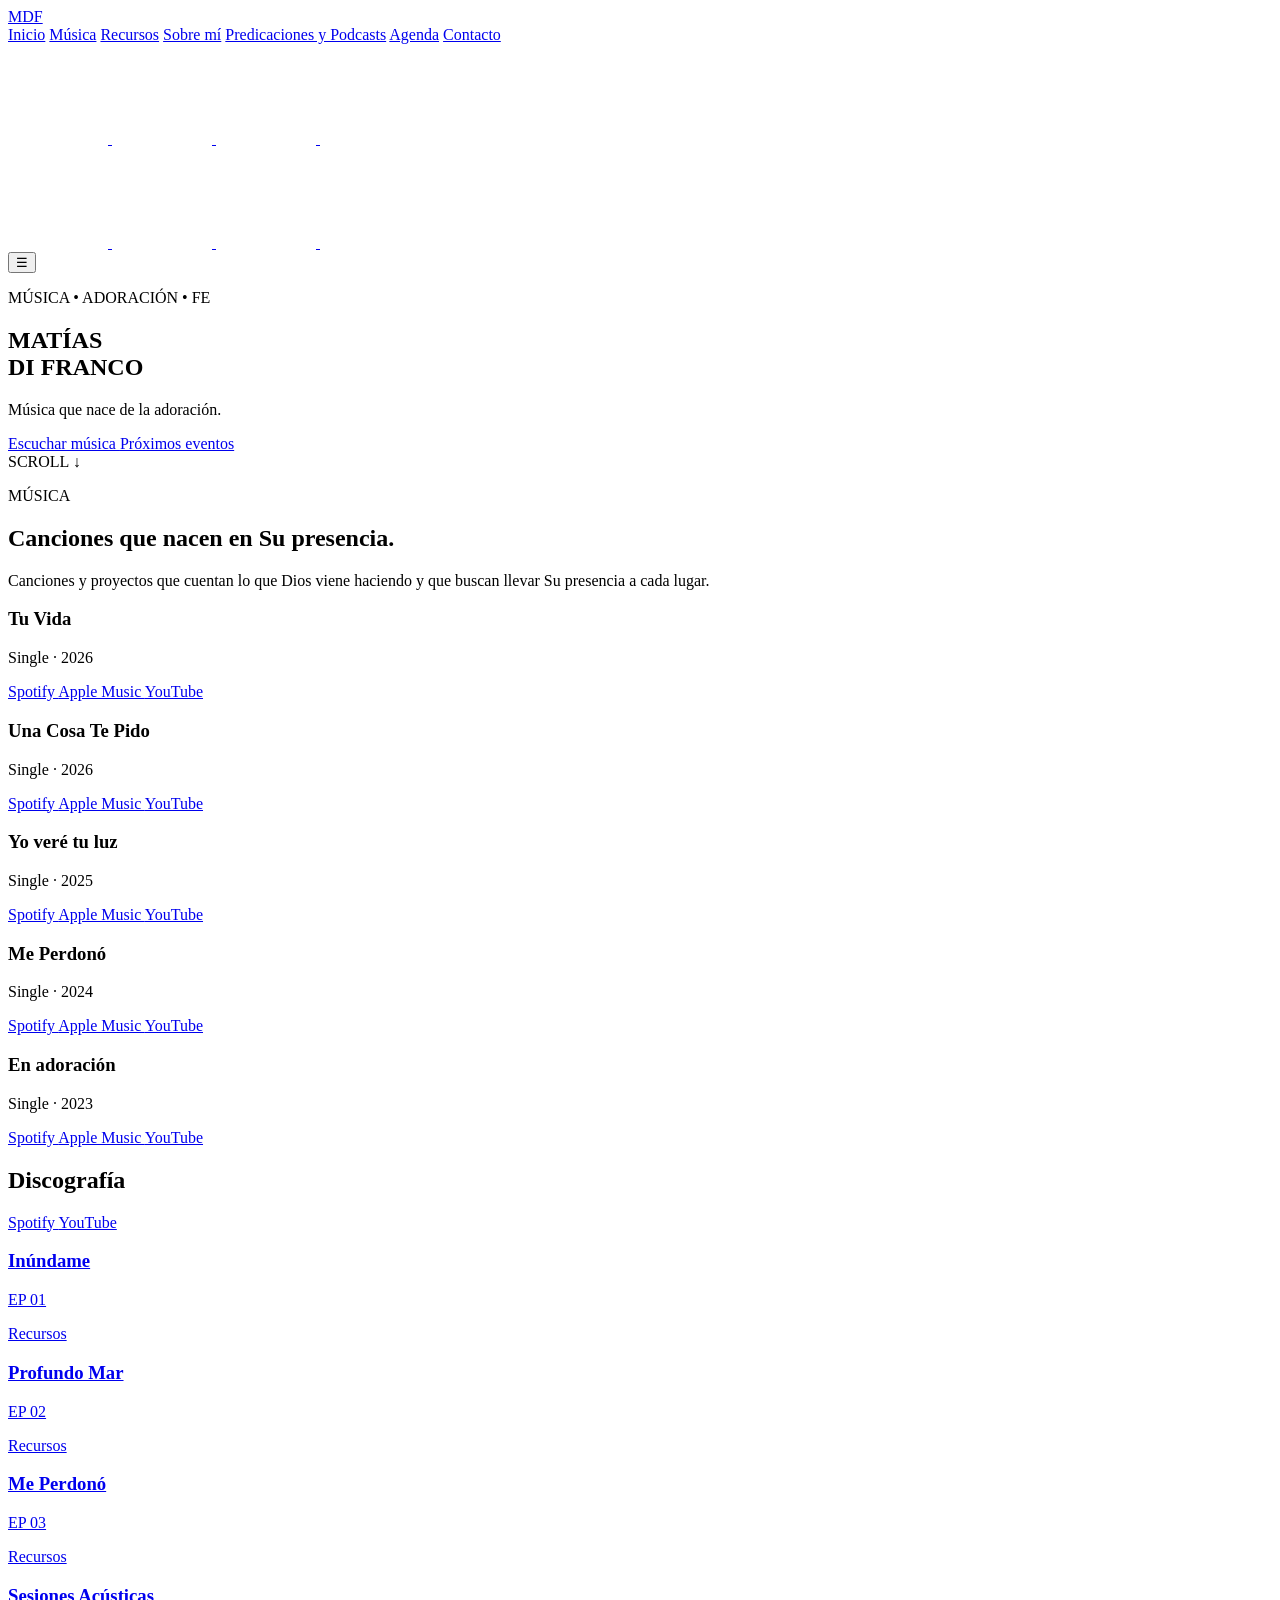
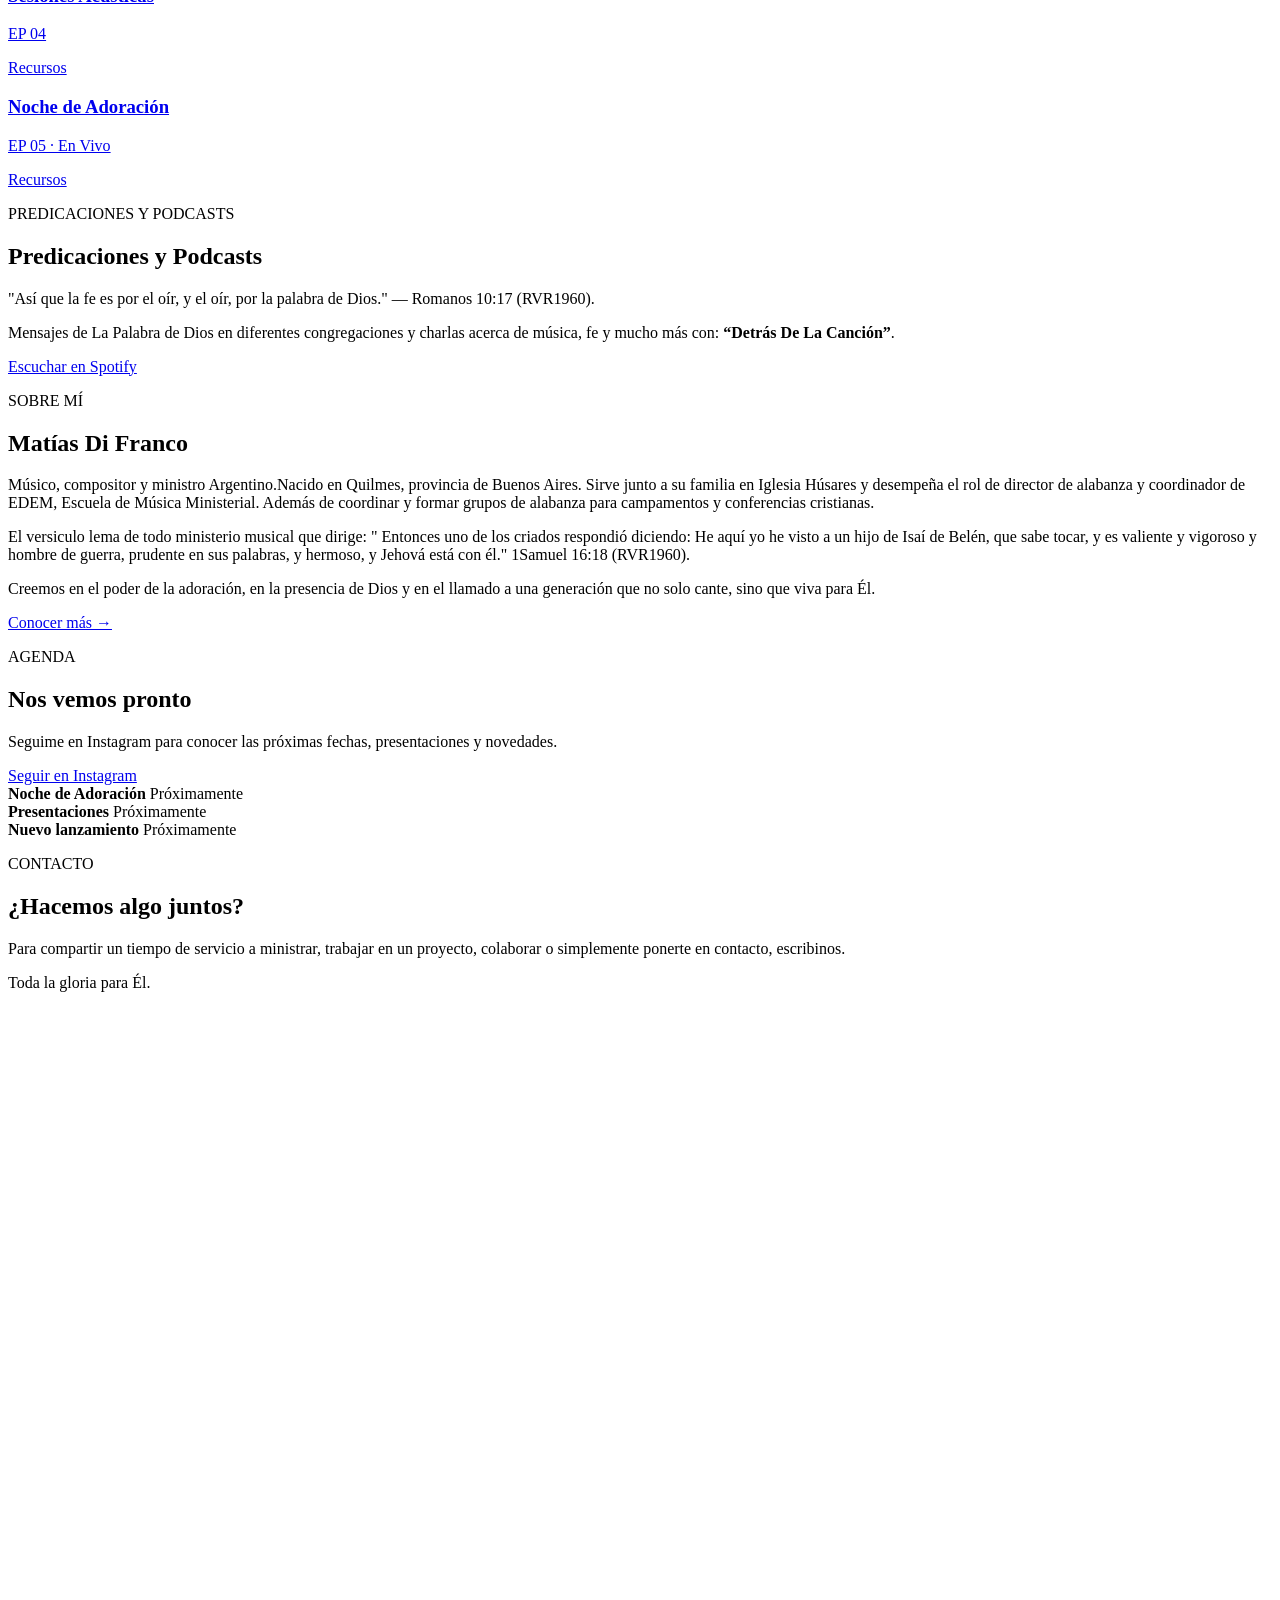
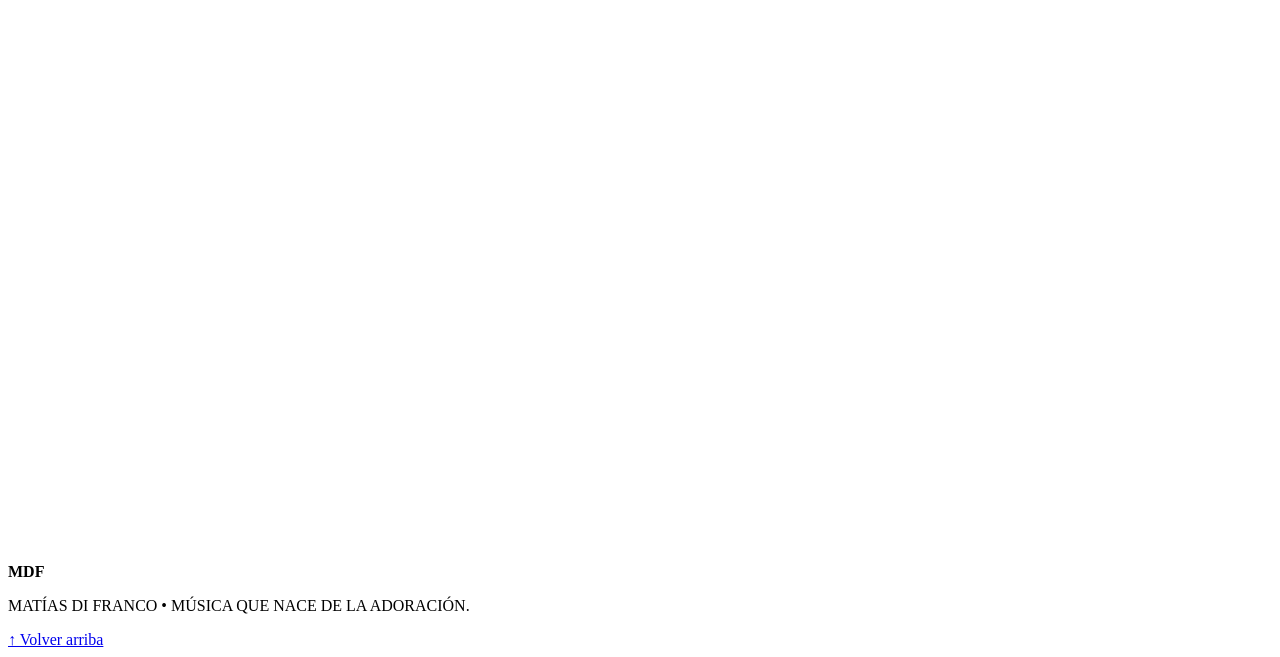
==== index.html @ 0dedb2d6 "mejoras SEO" ====
<!doctype html>
<html lang="es">
<head>
    <meta charset="UTF-8"/>
    <meta name="viewport" content="width=device-width, initial-scale=1.0"/>

    <title>Matías Di Franco | Músico y adorador cristiano argentino</title>
    <meta name="description"
          content="Matías Di Franco, músico, compositor y director de alabanza de Quilmes, Argentina. Escuchá sus canciones, EPs, predicaciones y el podcast Detrás de la Canción."/>
    <link rel="canonical" href="https://https://matiasdifranco.musica.ar/"/>
    <meta name="theme-color" content="#111314"/>

    <!-- Open Graph (WhatsApp, Facebook, Instagram) -->
    <meta property="og:type" content="website"/>
    <meta property="og:title" content="Matías Di Franco — Música que nace de la adoración"/>
    <meta property="og:description" content="Canciones, EPs, predicaciones y podcast."/>
    <meta property="og:url" content="https://https://matiasdifranco.musica.ar/"/>
    <meta property="og:image" content="https://https://matiasdifranco.musica.ar/assets/og-image.jpg"/>
    <meta property="og:locale" content="es_AR"/>

    <!-- Twitter/X -->
    <meta name="twitter:card" content="summary_large_image"/>

    <!-- Favicon -->
    <link rel="icon" href="/favicon.ico"/>

    <script type="application/ld+json">
        {
            "@context": "https://schema.org",
            "@type": "MusicGroup",
            "name": "Matías Di Franco",
            "url": "https://https://matiasdifranco.musica.ar/",
            "image": "https://https://matiasdifranco.musica.ar/assets/og-image.jpg",
            "description": "Músico, compositor y director de alabanza argentino.",
            "genre": "Música cristiana",
            "sameAs": [
                "https://open.spotify.com/intl-es/artist/5ku1ZJrS85p96dRru40U2I",
                "https://www.youtube.com/@MatiasDiFranco",
                "https://www.instagram.com/mati_difranco/",
                "https://www.tiktok.com/@matidifranco"
            ]
        }
    </script>
</head>

<body>
<!-- ========================================
   HEADER
======================================== -->

<header class="site-header">
    <a href="#inicio" class="brand" aria-label="Matías Di Franco">
        <span class="brand-mark">MDF</span>
    </a>

    <nav class="nav" id="mainNav">
        <a href="#inicio">Inicio</a>
        <a href="#musica">Música</a>
        <a href="#discografia">Recursos</a>
        <a href="#sobre-mi">Sobre mí</a>
        <a href="#predicaciones">Predicaciones y Podcasts</a>
        <a href="#agenda">Agenda</a>
        <a href="#contacto">Contacto</a>

        <div class="nav-social">
            <a href="https://open.spotify.com/intl-es/artist/5ku1ZJrS85p96dRru40U2I?si=ULFduwJeRYiNeaVhulQ0YQ"
               target="_blank" rel="noopener" aria-label="Spotify">
                <img src="assets/logo-spotify.png" alt="" class="social-logo"/>
            </a>
            <a href="https://www.youtube.com/@MatiasDiFranco/videos" target="_blank" rel="noopener"
               aria-label="YouTube">
                <img src="assets/logo-youtube.png" alt="" class="social-logo"/>
            </a>
            <a href="https://www.instagram.com/mati_difranco/" target="_blank" rel="noopener" aria-label="Instagram">
                <img src="assets/logo-instagram.png" alt="" class="social-logo"/>
            </a>
            <a href="https://www.tiktok.com/@matidifranco" target="_blank" rel="noopener" aria-label="TikTok">
                <img src="assets/logo-tiktok.png" alt="" class="social-logo"/>
            </a>
        </div>
    </nav>

    <div class="social-mini">
        <a
                href="https://open.spotify.com/intl-es/artist/5ku1ZJrS85p96dRru40U2I?si=ULFduwJeRYiNeaVhulQ0YQ"
                target="_blank"
                rel="noopener"
                aria-label="Spotify"
        >
            <img src="assets/logo-spotify.png" alt="" class="social-logo"/>
        </a>

        <a
                href="https://www.youtube.com/@MatiasDiFranco/videos"
                target="_blank"
                rel="noopener"
                aria-label="YouTube"
        >
            <img src="assets/logo-youtube.png" alt="" class="social-logo"/>
        </a>

        <a
                href="https://www.instagram.com/mati_difranco/"
                target="_blank"
                rel="noopener"
                aria-label="Instagram"
        >
            <img src="assets/logo-instagram.png" alt="" class="social-logo"/>
        </a>

        <a
                href="https://www.tiktok.com/@matidifranco"
                target="_blank"
                rel="noopener"
                aria-label="TikTok"
        >
            <img src="assets/logo-tiktok.png" alt="" class="social-logo"/>
        </a>
    </div>

    <button class="menu-toggle" id="menuToggle" aria-label="Abrir menú">
        ☰
    </button>
</header>

<!-- ========================================
   HERO
======================================== -->

<main id="inicio">
    <section class="hero">
        <div class="hero-photo photo-placeholder" data-photo="hero.jpg"></div>

        <div class="hero-overlay"></div>

        <div class="hero-content">
            <p class="eyebrow">MÚSICA • ADORACIÓN • FE</p>

            <h1>
                MATÍAS<br/>
                <span>DI FRANCO</span>
            </h1>

            <p class="tagline">Música que nace de la adoración.</p>

            <div class="hero-actions">
                <a href="#musica" class="btn btn-light"> Escuchar música </a>

                <a href="#agenda" class="btn btn-outline"> Próximos eventos </a>
            </div>
        </div>

        <div class="scroll-note">SCROLL ↓</div>
    </section>

    <!-- ========================================
       MÚSICA
  ======================================== -->

    <section class="section light" id="musica">
        <div class="section-intro">
            <p class="eyebrow dark">MÚSICA</p>

            <h2>Canciones que nacen en Su presencia.</h2>

            <p>
                Canciones y proyectos que cuentan lo que Dios viene haciendo y que
                buscan llevar Su presencia a cada lugar.
            </p>
        </div>

        <div class="music-content">
            <!-- SINGLES -->

            <div class="release-grid">
                <!-- TU VIDA -->

                <article class="release-card">
                    <a
                            href="https://open.spotify.com/intl-es/album/4cHsMam2N1JVeoEkoeEHEX?si=tBRI3ObTRCuGe12h8w-4hQ"
                            target="_blank"
                            rel="noopener"
                            class="release-image photo-placeholder"
                            data-photo="tu-vida.jpg"
                            aria-label="Escuchar Tu Vida"
                    >
                    </a>

                    <h3>Tu Vida</h3>

                    <p>Single · 2026</p>

                    <div class="platforms">
                        <a
                                href="https://open.spotify.com/intl-es/album/4cHsMam2N1JVeoEkoeEHEX?si=tBRI3ObTRCuGe12h8w-4hQ"
                                target="_blank"
                                rel="noopener"
                        >
                            Spotify
                        </a>

                        <a
                                href="https://music.apple.com/us/album/tu-vida-live-single/6800791732"
                                target="_blank"
                                rel="noopener"
                        >
                            Apple Music
                        </a>

                        <a
                                href="https://www.youtube.com/watch?v=yKXQZbf1UQ8"
                                target="_blank"
                                rel="noopener"
                        >
                            YouTube
                        </a>
                    </div>
                </article>

                <!-- UNA COSA TE PIDO -->

                <article class="release-card">
                    <a
                            href="https://open.spotify.com/intl-es/track/3ZYlgWybLW8MpjSXJp0BVZ?si=bddb56b636314c24"
                            target="_blank"
                            rel="noopener"
                            class="release-image photo-placeholder"
                            data-photo="una-cosa.jpg"
                            aria-label="Escuchar Una Cosa Te Pido"
                    >
                    </a>

                    <h3>Una Cosa Te Pido</h3>

                    <p>Single · 2026</p>

                    <div class="platforms">
                        <a
                                href="https://open.spotify.com/intl-es/track/3ZYlgWybLW8MpjSXJp0BVZ?si=bddb56b636314c24"
                                target="_blank"
                                rel="noopener"
                        >
                            Spotify
                        </a>

                        <a
                                href="https://music.apple.com/us/song/una-cosa-te-pido-live/1876853602"
                                target="_blank"
                                rel="noopener"
                        >
                            Apple Music
                        </a>

                        <a
                                href="https://youtu.be/WKEL4KPCYlk?si=NF8btIXtIXCkwuCl"
                                target="_blank"
                                rel="noopener"
                        >
                            YouTube
                        </a>
                    </div>
                </article>

                <!-- YO VERÉ TU LUZ -->

                <article class="release-card">
                    <a
                            href="https://open.spotify.com/intl-es/track/5HpP391OvJEYuHKIHQDLrA?si=0ae91d305fb14a6b"
                            target="_blank"
                            rel="noopener"
                            class="release-image photo-placeholder"
                            data-photo="yo-vere-tu-luz.jpg"
                            aria-label="Escuchar Yo veré tu luz"
                    >
                    </a>

                    <h3>Yo veré tu luz</h3>

                    <p>Single · 2025</p>

                    <div class="platforms">
                        <a
                                href="https://open.spotify.com/intl-es/track/5HpP391OvJEYuHKIHQDLrA?si=0ae91d305fb14a6b"
                                target="_blank"
                                rel="noopener"
                        >
                            Spotify
                        </a>

                        <a
                                href="https://music.apple.com/us/song/yo-ver%C3%A9-tu-luz/1849396861"
                                target="_blank"
                                rel="noopener"
                        >
                            Apple Music
                        </a>

                        <a
                                href="https://youtu.be/rX7zpjvVbf0?si=HJJMW_dWFwvRERd1"
                                target="_blank"
                                rel="noopener"
                        >
                            YouTube
                        </a>
                    </div>
                </article>

                <!-- ME PERDONÓ -->

                <article class="release-card">
                    <a
                            href="https://open.spotify.com/intl-es/track/3wyv6JZSNgFIO16wjSb5xN?si=0507a21235774b76"
                            target="_blank"
                            rel="noopener"
                            class="release-image photo-placeholder"
                            data-photo="me-perdono.jpg"
                            aria-label="Escuchar Me Perdonó"
                    >
                    </a>

                    <h3>Me Perdonó</h3>

                    <p>Single · 2024</p>

                    <div class="platforms">
                        <a
                                href="https://open.spotify.com/intl-es/track/3wyv6JZSNgFIO16wjSb5xN?si=0507a21235774b76"
                                target="_blank"
                                rel="noopener"
                        >
                            Spotify
                        </a>

                        <a
                                href="https://music.apple.com/us/song/me-perdon%C3%B3/1845395699"
                                target="_blank"
                                rel="noopener"
                        >
                            Apple Music
                        </a>

                        <a
                                href="https://youtu.be/vENB-kNXGzw?si=IDIS5qFV2dKSm0TX"
                                target="_blank"
                                rel="noopener"
                        >
                            YouTube
                        </a>
                    </div>
                </article>

                <!-- EN ADORACIÓN -->

                <article class="release-card">
                    <a
                            href="https://open.spotify.com/intl-es/track/3t7Er2NdY4SDW2esc6lFjZ?si=2c477cd33b684ba2"
                            target="_blank"
                            rel="noopener"
                            class="release-image photo-placeholder"
                            data-photo="en-adoracion.jpg"
                            aria-label="Escuchar En adoración"
                    >
                    </a>

                    <h3>En adoración</h3>

                    <p>Single · 2023</p>

                    <div class="platforms">
                        <a
                                href="https://open.spotify.com/intl-es/track/3t7Er2NdY4SDW2esc6lFjZ?si=2c477cd33b684ba2"
                                target="_blank"
                                rel="noopener"
                        >
                            Spotify
                        </a>

                        <a
                                href="https://music.apple.com/us/song/en-adoraci%C3%B3n/1845703575"
                                target="_blank"
                                rel="noopener"
                        >
                            Apple Music
                        </a>

                        <a
                                href="https://youtu.be/cItvM_ECMvo?si=all23N-tK7dPgkZp"
                                target="_blank"
                                rel="noopener"
                        >
                            YouTube
                        </a>
                    </div>
                </article>
            </div>
        </div>

        <!-- ========================================
   DISCOGRAFÍA
======================================== -->
        <div class="ep-section" id="discografia">
            <div class="section-topline">
                <h2>Discografía</h2>
                <div class="discography-links">
                    <a
                            href="https://open.spotify.com/playlist/05PbiiLm35euQ6Ds5pF64f?si=51050774b89a495a"
                            target="_blank"
                            rel="noopener"
                    >
                        Spotify
                    </a>
                    <a
                            href="https://youtube.com/playlist?list=PLrJWQtn--FORKzC6skpFKlKIC1Fgg08E-&si=hstaicbVoYAXZw29"
                            target="_blank"
                            rel="noopener"
                    >
                        YouTube
                    </a>
                </div>
            </div>
            <div class="ep-grid">
                <!-- EP 01 -->
                <article class="ep-card">
                    <a
                            href="https://youtube.com/playlist?list=PLrJWQtn--FOSK3OJcVXzoSiyZmE6JYz4l&si=B3k0JWpwztc02jy3"
                            target="_blank"
                            rel="noopener"
                            class="ep-link"
                    >
                        <div
                                class="ep-cover photo-placeholder"
                                data-photo="ep-01.jpg"
                        ></div>
                        <h3>Inúndame</h3>
                        <p>EP 01</p>
                    </a>
                    <a href="https://mega.nz/folder/9BZjmSJa#6VBR_tYP3yBF1EOPrETV8g" target="_blank"
                       rel="noopener noreferrer" class="ep-resource-btn"> Recursos </a>
                </article>
                <!-- EP 02 -->
                <article class="ep-card">
                    <a
                            href="https://youtube.com/playlist?list=PLrJWQtn--FOSlUcNYYkXgp8Qy9BtfJdF1&si=W8HHDwi0qPKrCV3_"
                            target="_blank"
                            rel="noopener"
                            class="ep-link"
                    >
                        <div
                                class="ep-cover photo-placeholder"
                                data-photo="ep-02.jpg"
                        ></div>
                        <h3>Profundo Mar</h3>
                        <p>EP 02</p>
                    </a>
                    <a href="https://mega.nz/folder/sN531BqD#bGGrl6KRdk-oJ6iakSCUxw" target="_blank"
                       rel="noopener noreferrer" class="ep-resource-btn"> Recursos </a>
                </article>
                <!-- EP 03 -->
                <article class="ep-card">
                    <a
                            href="https://youtube.com/playlist?list=PLrJWQtn--FORq63fu-aXR4e2GtafRsR43&si=owZX0Npeyfdm9zLe"
                            target="_blank"
                            rel="noopener"
                            class="ep-link"
                    >
                        <div
                                class="ep-cover photo-placeholder"
                                data-photo="ep-03.jpg"
                        ></div>
                        <h3>Me Perdonó</h3>
                        <p>EP 03</p>
                    </a>
                    <a href="https://mega.nz/folder/gcpy1JrK#hq96eytKzggLsXESlakvEg" target="_blank"
                       rel="noopener noreferrer" class="ep-resource-btn"> Recursos </a>
                </article>
                <!-- EP 04 -->
                <article class="ep-card">
                    <a
                            href="https://youtube.com/playlist?list=PLrJWQtn--FOTw1dAc4LjnZoXV_21_CxoB&si=rZMVbTYQ_rJal-EO"
                            target="_blank"
                            rel="noopener"
                            class="ep-link"
                    >
                        <div
                                class="ep-cover photo-placeholder"
                                data-photo="ep-04.jpg"
                        ></div>
                        <h3>Sesiones Acústicas</h3>
                        <p>EP 04</p>
                    </a>
                    <a href="https://mega.nz/folder/AARGTbhC#iK8eQ9XskPEFEFwSGd80jw" target="_blank"
                       rel="noopener noreferrer" class="ep-resource-btn"> Recursos </a>
                </article>
                <!-- EP 05 -->
                <article class="ep-card">
                    <a
                            href="https://youtube.com/playlist?list=PLrJWQtn--FOQKo4rtbibFVPQUpAzWnsdb&si=ngBlUSuyAH3Tdug8"
                            target="_blank"
                            rel="noopener"
                            class="ep-link"
                    >
                        <div
                                class="ep-cover photo-placeholder"
                                data-photo="ep-05.jpg"
                        ></div>
                        <h3>Noche de Adoración</h3>
                        <p>EP 05 · En Vivo</p>
                    </a>
                    <a href="https://mega.nz/folder/JIoxyZAY#JIQw0gGp6BJ9iaLr7jMdVQ" target="_blank"
                       rel="noopener noreferrer" class="ep-resource-btn"> Recursos </a>
                </article>
            </div>
        </div>
    </section>

    <!-- ========================================
       PREDICACIONES Y PODCASTS
  ========================================= -->

    <section class="split podcasts-section" id="predicaciones">
        <div
                class="split-photo photo-placeholder"
                data-photo="predicaciones.jpg"
        ></div>

        <div class="split-copy podcasts-copy">
            <p class="eyebrow dark">PREDICACIONES Y PODCASTS</p>

            <h2>Predicaciones y Podcasts</h2>

            <p>
                "Así que la fe es por el oír, y el oír, por la palabra de Dios." —
                Romanos 10:17 (RVR1960).
            </p>

            <p>
                Mensajes de La Palabra de Dios en diferentes congregaciones y
                charlas acerca de música, fe y mucho más con:
                <strong>“Detrás De La Canción”</strong>.
            </p>

            <a
                    href="https://open.spotify.com/show/2O2x2IkKRaas7H2tX5G1Ty?si=45dbe01f3d2d4571"
                    target="_blank"
                    rel="noopener"
                    class="btn btn-dark spotify-podcast-btn"
            >
                Escuchar en Spotify
            </a>
        </div>
    </section>

    <!-- ========================================
       SOBRE MÍ
  ========================================= -->

    <section class="split" id="sobre-mi">
        <div class="split-copy">
            <p class="eyebrow dark">SOBRE MÍ</p>

            <h2>Matías Di Franco</h2>

            <p>
                Músico, compositor y ministro Argentino.Nacido en Quilmes, provincia
                de Buenos Aires. Sirve junto a su familia en Iglesia Húsares y
                desempeña el rol de director de alabanza y coordinador de EDEM,
                Escuela de Música Ministerial. Además de coordinar y formar grupos
                de alabanza para campamentos y conferencias cristianas.
            </p>

            <p>
                El versiculo lema de todo ministerio musical que dirige: " Entonces
                uno de los criados respondió diciendo: He aquí yo he visto a un hijo
                de Isaí de Belén, que sabe tocar, y es valiente y vigoroso y hombre
                de guerra, prudente en sus palabras, y hermoso, y Jehová está con
                él." 1Samuel 16:18 (RVR1960).
            </p>

            <p>
                Creemos en el poder de la adoración, en la presencia de Dios y en el
                llamado a una generación que no solo cante, sino que viva para Él.
            </p>

            <a href="#contacto" class="btn btn-dark"> Conocer más → </a>
        </div>

        <div
                class="split-photo photo-placeholder"
                data-photo="sobre-mi.jpg"
        ></div>
    </section>

    <!-- ========================================
       AGENDA
  ========================================= -->

    <section class="agenda" id="agenda">
        <div class="agenda-bg photo-placeholder" data-photo="agenda.jpg"></div>

        <div class="agenda-overlay"></div>

        <div class="agenda-content">
            <div>
                <p class="eyebrow">AGENDA</p>

                <h2>Nos vemos pronto</h2>

                <p>
                    Seguime en Instagram para conocer las próximas fechas,
                    presentaciones y novedades.
                </p>

                <a
                        href="https://www.instagram.com/mati_difranco/"
                        target="_blank"
                        rel="noopener"
                        class="btn btn-outline"
                >
                    Seguir en Instagram
                </a>
            </div>

            <div class="upcoming">
                <div class="date-item">
                    <strong>Noche de Adoración</strong>
                    <span>Próximamente</span>
                </div>

                <div class="date-item">
                    <strong>Presentaciones</strong>
                    <span>Próximamente</span>
                </div>

                <div class="date-item">
                    <strong>Nuevo lanzamiento</strong>
                    <span>Próximamente</span>
                </div>
            </div>
        </div>
    </section>

    <!-- ========================================
       CONTACTO
  ========================================= -->

    <section class="section light contact" id="contacto">
        <div class="contact-copy">
            <p class="eyebrow dark">CONTACTO</p>

            <h2>¿Hacemos algo juntos?</h2>

            <p>
                Para compartir un tiempo de servicio a ministrar, trabajar en un proyecto, colaborar
                o simplemente ponerte en contacto, escribinos.
            </p>

            <p class="signature">Toda la gloria para Él.</p>
        </div>

        <!-- FORMULARIO DE GOOGLE -->

        <div class="formulario-invitaciones">
            <iframe
                    src="https://docs.google.com/forms/d/e/1FAIpQLSf4VbGlijK3fKHisxNEOG5BIoCEvgqt3T_oks3PB-a2_Ble2w/viewform?embedded=true"
                    width="100%"
                    height="2751"
                    frameborder="0"
                    marginheight="0"
                    marginwidth="0"
            >
                Cargando…
            </iframe>
        </div>
    </section>
</main>

<!-- ========================================
   FOOTER
======================================== -->

<footer class="footer">
    <div>
        <strong>MDF</strong>
    </div>

    <p>MATÍAS DI FRANCO • MÚSICA QUE NACE DE LA ADORACIÓN.</p>

    <a href="#inicio"> ↑ Volver arriba </a>
</footer>

<script src="script.js"></script>
</body>
</html>
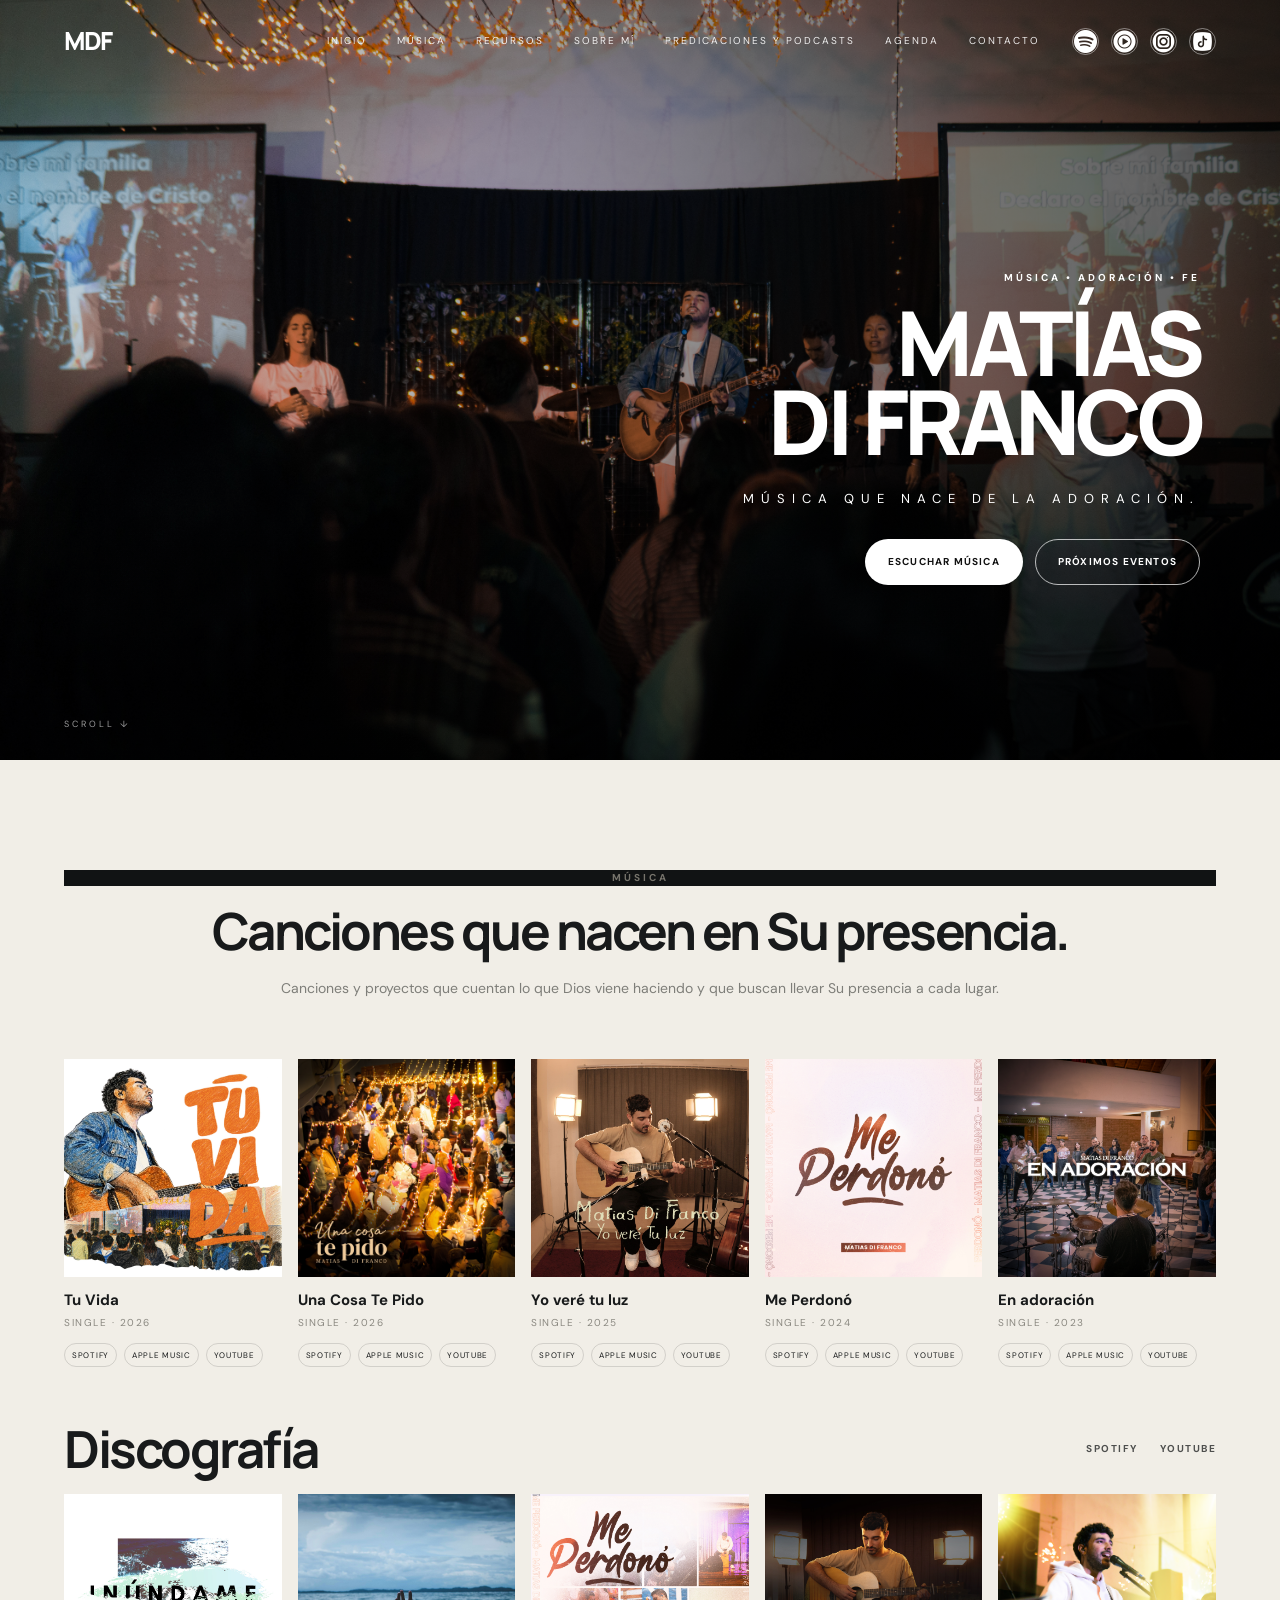
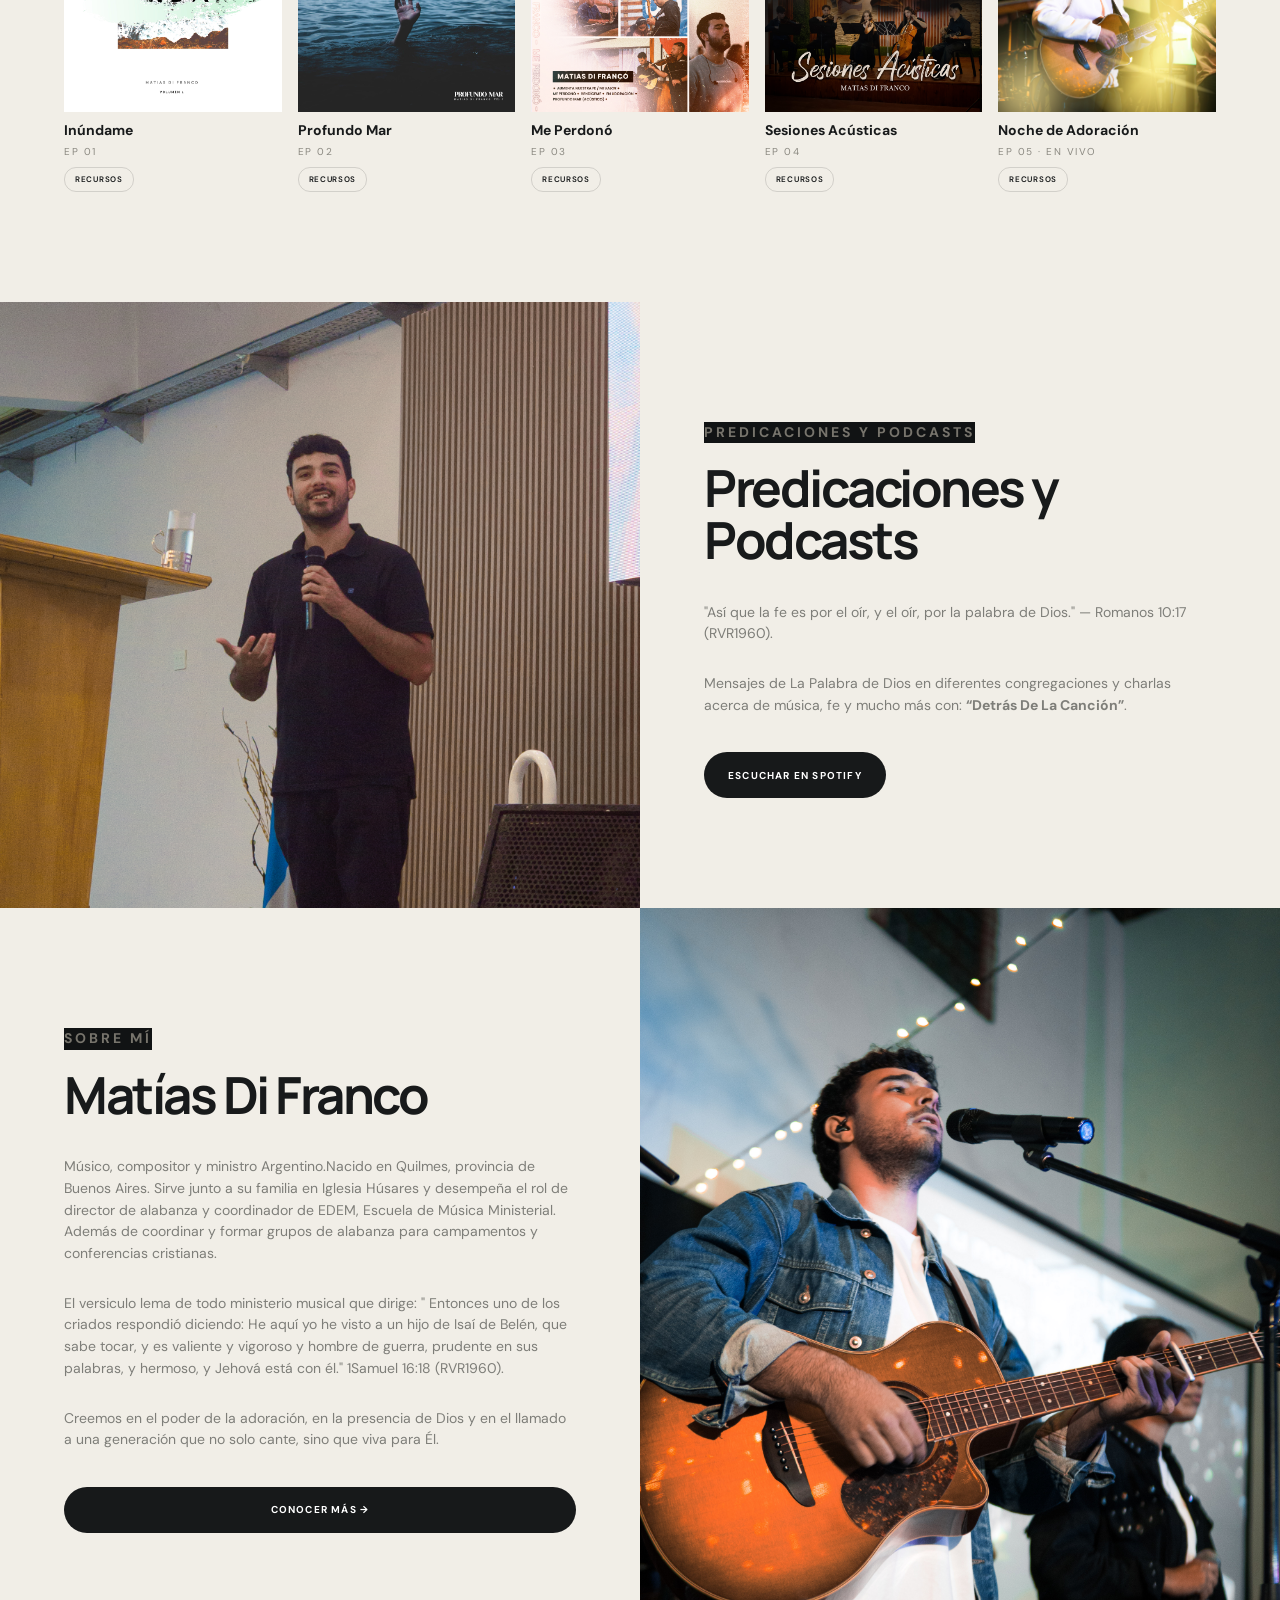
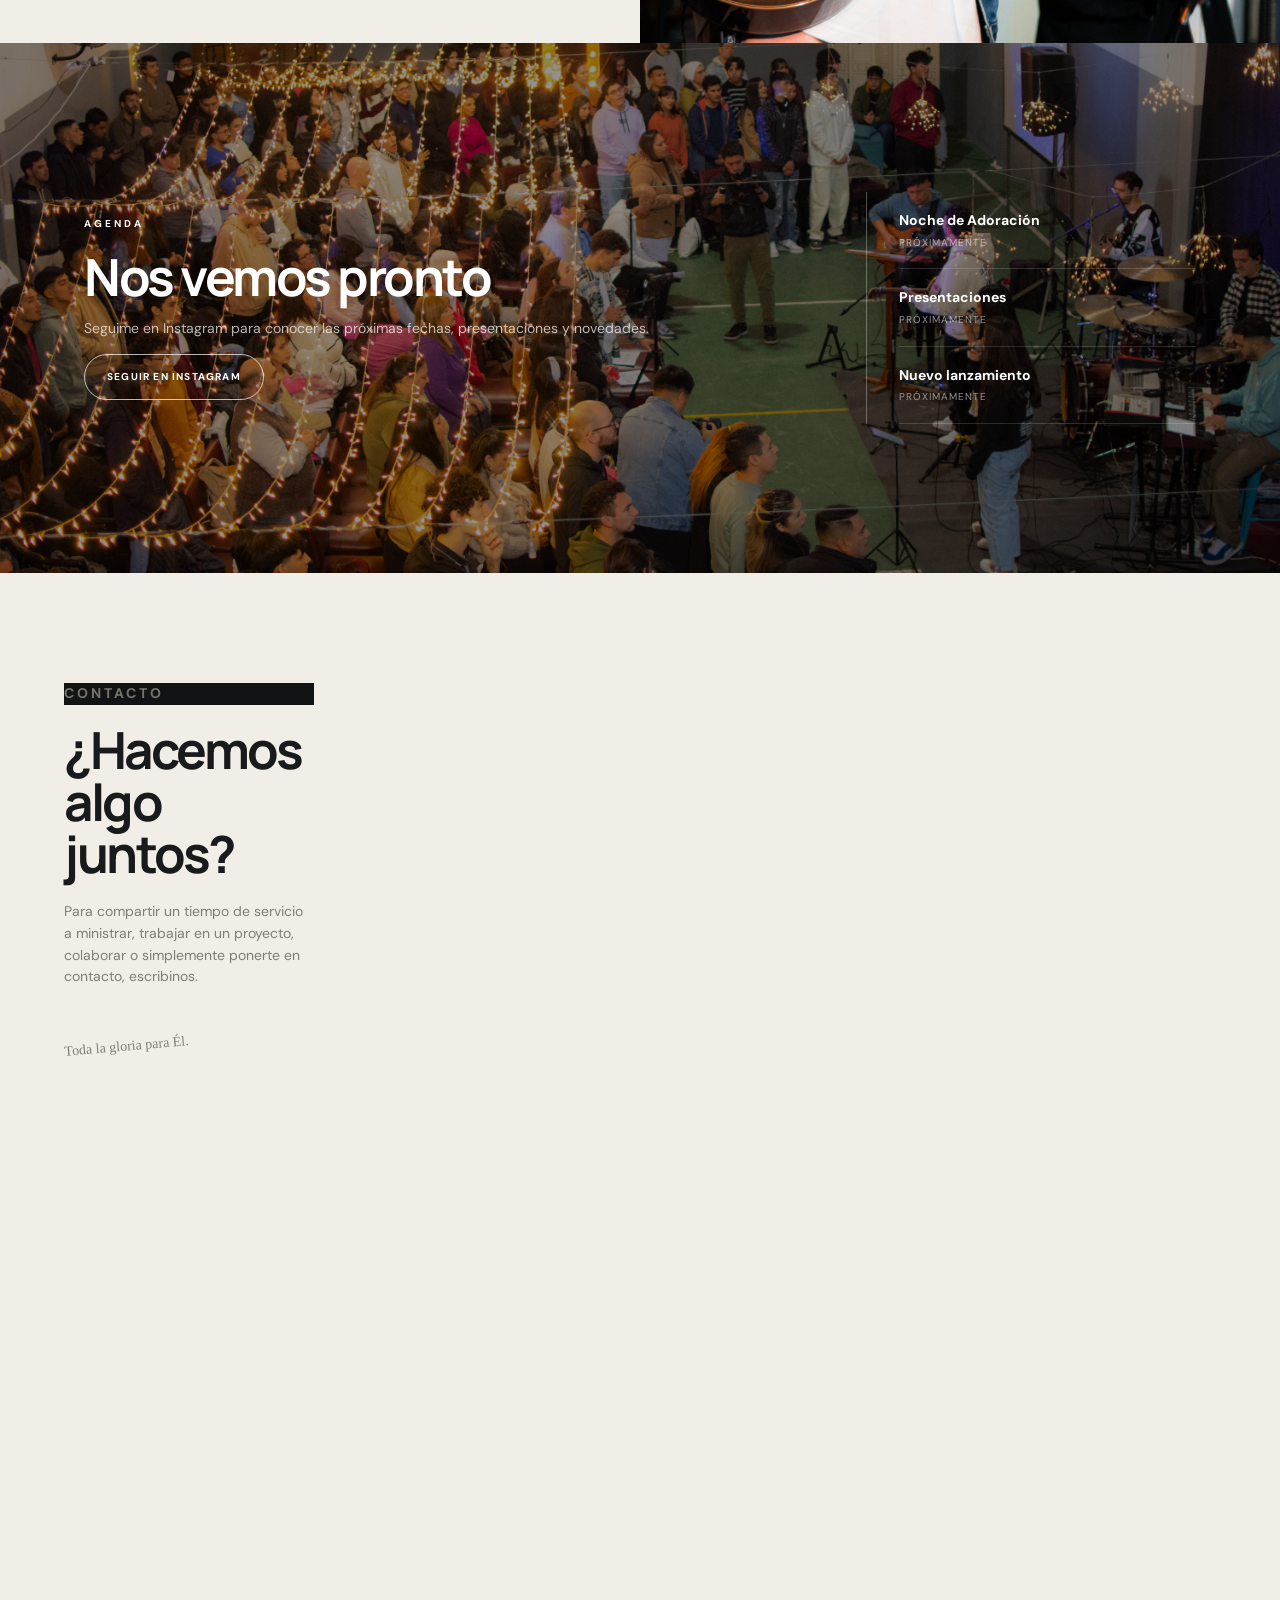
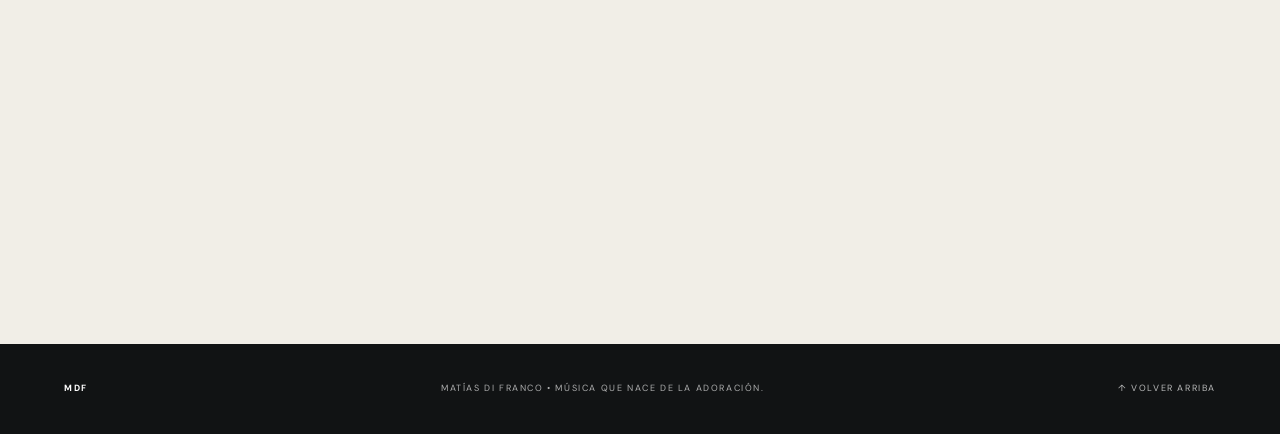
==== commit 1513ea4d: "fix" ====
--- a/index.html
+++ b/index.html
@@ -9,6 +9,12 @@
           content="Matías Di Franco, músico, compositor y director de alabanza de Quilmes, Argentina. Escuchá sus canciones, EPs, predicaciones y el podcast Detrás de la Canción."/>
     <link rel="canonical" href="https://https://matiasdifranco.musica.ar/"/>
     <meta name="theme-color" content="#111314"/>
+    <link
+            href="https://fonts.googleapis.com/css2?family=DM+Sans:wght@400;500;600;700&family=Manrope:wght@400;500;600;700;800&family=Permanent+Marker&display=swap"
+            rel="stylesheet"
+    />
+
+    <link rel="stylesheet" href="styles.css" />
 
     <!-- Open Graph (WhatsApp, Facebook, Instagram) -->
     <meta property="og:type" content="website"/>
@@ -17,6 +23,8 @@
     <meta property="og:url" content="https://https://matiasdifranco.musica.ar/"/>
     <meta property="og:image" content="https://https://matiasdifranco.musica.ar/assets/og-image.jpg"/>
     <meta property="og:locale" content="es_AR"/>
+    <link rel="preconnect" href="https://fonts.googleapis.com" />
+    <link rel="preconnect" href="https://fonts.gstatic.com" crossorigin />
 
     <!-- Twitter/X -->
     <meta name="twitter:card" content="summary_large_image"/>
--- a/styles.css
+++ b/styles.css
@@ -0,0 +1,1271 @@
+:root {
+  --black: #111314;
+  --black2: #17191a;
+  --cream: #f1eee7;
+  --ink: #181a1b;
+  --muted: #7e7e79;
+  --line: rgba(24, 26, 27, 0.14);
+  --white: #fff;
+  --max: 1240px;
+}
+
+* {
+  box-sizing: border-box;
+}
+
+html {
+  scroll-behavior: smooth;
+}
+
+body {
+  margin: 0;
+  font-family: "DM Sans", Arial, sans-serif;
+  color: var(--ink);
+  background: var(--cream);
+  line-height: 1.55;
+}
+
+a {
+  color: inherit;
+  text-decoration: none;
+}
+
+button,
+input,
+textarea,
+select {
+  font: inherit;
+}
+
+/* =========================================
+   HEADER
+========================================= */
+
+.site-header {
+  position: absolute;
+  z-index: 20;
+  top: 0;
+  left: 0;
+  right: 0;
+  height: 82px;
+
+  display: flex;
+  align-items: center;
+
+  padding: 0 5vw;
+
+  color: #fff;
+}
+
+.brand {
+  display: flex;
+  align-items: center;
+  margin-right: auto;
+}
+
+.brand-mark {
+  font-family: "Manrope", sans-serif;
+  font-size: 25px;
+  font-weight: 800;
+  letter-spacing: -2px;
+}
+
+.nav {
+  display: flex;
+  gap: 30px;
+
+  font-size: 10px;
+  letter-spacing: 2px;
+  text-transform: uppercase;
+}
+
+.nav a {
+  opacity: 0.9;
+}
+
+.nav a:hover {
+  opacity: 1;
+}
+
+.social-mini {
+  display: flex;
+  gap: 12px;
+  margin-left: 32px;
+}
+
+.social-mini a {
+  width: 27px;
+  height: 27px;
+
+  border: 1px solid rgba(255, 255, 255, 0.45);
+  border-radius: 50%;
+
+  display: grid;
+  place-items: center;
+
+  font-size: 10px;
+
+  transition: 0.2s ease;
+}
+
+.social-mini a:hover {
+  background: #fff;
+  color: #111;
+  border-color: #fff;
+}
+
+/* Logos PNG de las redes sociales del encabezado */
+.social-mini .social-logo {
+  display: block;
+  width: 25px;
+  height: 25px;
+  object-fit: contain;
+}
+
+.menu-toggle {
+  display: none;
+
+  background: none;
+  border: 0;
+
+  color: #fff;
+  font-size: 24px;
+}
+
+/* =========================================
+   IMÁGENES
+========================================= */
+
+.photo-placeholder {
+  background:
+          radial-gradient(
+                  circle at 65% 28%,
+                  rgba(255, 255, 255, 0.22),
+                  transparent 12%
+          ),
+          radial-gradient(
+                  circle at 20% 45%,
+                  rgba(255, 255, 255, 0.13),
+                  transparent 14%
+          ),
+          linear-gradient(135deg, #2c2e2f, #111314 58%, #262827);
+
+  background-size: cover;
+  background-position: center;
+
+  position: relative;
+}
+
+.photo-placeholder[data-photo="hero.jpg"] {
+  background-image:
+          linear-gradient(105deg, rgba(0, 0, 0, 0.05), rgba(0, 0, 0, 0.1)),
+          radial-gradient(
+                  circle at 72% 35%,
+                  rgba(255, 245, 225, 0.32),
+                  transparent 10%
+          ),
+          linear-gradient(135deg, #47413d, #141718 55%, #242827);
+}
+
+/* =========================================
+   HERO
+========================================= */
+
+.hero {
+  min-height: 760px;
+
+  position: relative;
+
+  display: flex;
+  align-items: center;
+
+  overflow: hidden;
+
+  background: #1a1d1e;
+  color: #fff;
+}
+
+.hero-photo {
+  position: absolute;
+  inset: 0;
+}
+
+.hero-overlay {
+  position: absolute;
+  inset: 0;
+
+  background:
+          linear-gradient(
+                  90deg,
+                  rgba(0, 0, 0, 0.12),
+                  rgba(0, 0, 0, 0.48) 60%,
+                  rgba(0, 0, 0, 0.65)
+          ),
+          linear-gradient(0deg, rgba(0, 0, 0, 0.42), transparent 40%);
+}
+
+.hero-content {
+  position: relative;
+  z-index: 2;
+
+  width: min(1120px, 90%);
+
+  margin: 95px auto 0;
+
+  text-align: right;
+}
+
+.eyebrow {
+  font-size: 10px;
+  letter-spacing: 3px;
+  font-weight: 700;
+
+  margin: 0 0 18px;
+
+  text-transform: uppercase;
+}
+
+.eyebrow.dark {
+  color: #77746c;
+}
+
+.hero h1 {
+  font-family: "Manrope", sans-serif;
+
+  font-size: clamp(54px, 7vw, 105px);
+
+  line-height: 0.88;
+
+  margin: 0;
+
+  font-weight: 800;
+
+  letter-spacing: -5px;
+}
+
+.hero h1 span {
+  font-family: "Manrope", sans-serif;
+
+  font-weight: 800;
+
+  letter-spacing: -5px;
+}
+
+.tagline {
+  font-size: 13px;
+
+  letter-spacing: 7px;
+
+  text-transform: uppercase;
+
+  margin: 28px 0 30px;
+}
+
+.hero-actions {
+  display: flex;
+
+  justify-content: flex-end;
+
+  gap: 12px;
+
+  flex-wrap: wrap;
+}
+
+.btn {
+  display: inline-flex;
+
+  justify-content: center;
+  align-items: center;
+
+  min-height: 46px;
+
+  padding: 0 22px;
+
+  border-radius: 28px;
+
+  border: 1px solid transparent;
+
+  text-transform: uppercase;
+
+  letter-spacing: 1.2px;
+
+  font-size: 10px;
+
+  font-weight: 700;
+
+  transition: 0.25s;
+}
+
+.btn-light {
+  background: #fff;
+  color: #111;
+}
+
+.btn-light:hover {
+  transform: translateY(-2px);
+}
+
+.btn-outline {
+  border-color: rgba(255, 255, 255, 0.7);
+  color: #fff;
+}
+
+.btn-outline:hover {
+  background: #fff;
+  color: #111;
+}
+
+.btn-dark {
+  background: #17191a;
+  color: #fff;
+
+  width: 100%;
+
+  border: 0;
+
+  cursor: pointer;
+}
+
+.btn-dark:hover {
+  opacity: 0.85;
+}
+
+.scroll-note {
+  position: absolute;
+
+  bottom: 28px;
+  left: 5vw;
+
+  font-size: 9px;
+
+  letter-spacing: 3px;
+
+  opacity: 0.6;
+}
+
+/* =========================================
+   SECCIONES
+========================================= */
+
+.section {
+  padding: 110px 5vw;
+}
+
+.light {
+  background: var(--cream);
+}
+
+.dark {
+  background: var(--black);
+  color: #fff;
+}
+
+.section-intro {
+  max-width: 390px;
+}
+
+.section-intro h2,
+.split h2,
+.agenda h2,
+.contact h2 {
+  font-family: "Manrope", sans-serif;
+
+  font-size: clamp(36px, 4vw, 58px);
+
+  line-height: 1.02;
+
+  letter-spacing: -2.5px;
+
+  margin: 0 0 22px;
+}
+
+.section-intro > p:not(.eyebrow),
+.split-copy > p,
+.agenda-content > div > p:not(.eyebrow),
+.contact-copy > p {
+  color: var(--muted);
+
+  font-size: 14px;
+}
+
+.text-link {
+  display: inline-block;
+
+  margin-top: 25px;
+
+  font-size: 10px;
+
+  text-transform: uppercase;
+
+  letter-spacing: 1.8px;
+
+  font-weight: 700;
+}
+
+/* =========================================
+   MÚSICA
+========================================= */
+
+#musica {
+  display: block;
+
+  max-width: 1440px;
+
+  margin: auto;
+}
+
+#musica .section-intro {
+  width: 100%;
+  max-width: 100%;
+  margin: 0 auto 60px;
+
+  text-align: center;
+}
+
+#musica .section-intro h2 {
+  color: var(--ink);
+}
+
+#musica .section-intro > p:last-child {
+  max-width: 760px;
+  margin: 0 auto;
+}
+
+.music-content {
+  width: 100%;
+  min-width: 0;
+}
+
+.release-grid {
+  display: grid;
+
+  grid-template-columns: repeat(5, 1fr);
+
+  gap: 16px;
+
+  width: 100%;
+}
+
+.release-card {
+  min-width: 0;
+}
+
+.release-image {
+  display: block;
+
+  width: 100%;
+
+  aspect-ratio: 1/1;
+
+  overflow: hidden;
+
+  transition: 0.25s ease;
+}
+
+.release-image:hover {
+  transform: translateY(-3px);
+}
+
+.release-card h3 {
+  font-size: 15px;
+
+  margin: 12px 0 3px;
+}
+
+.release-card > p,
+.ep-card > p {
+  font-size: 10px;
+
+  text-transform: uppercase;
+
+  letter-spacing: 1.5px;
+
+  color: #8a8880;
+
+  margin: 0;
+}
+
+.platforms {
+  display: flex;
+
+  gap: 7px;
+
+  margin-top: 12px;
+
+  flex-wrap: wrap;
+}
+
+.platforms a {
+  font-size: 8px;
+
+  text-transform: uppercase;
+
+  letter-spacing: 0.7px;
+
+  border: 1px solid var(--line);
+
+  padding: 5px 7px;
+
+  border-radius: 12px;
+
+  transition: 0.2s ease;
+}
+
+.platforms a:hover {
+  background: #181a1b;
+  color: #fff;
+}
+
+/* =========================================
+   DISCOGRAFÍA
+========================================= */
+
+.ep-section {
+  width: 100%;
+
+  padding-top: 55px;
+}
+
+.section-topline {
+  display: flex;
+
+  justify-content: space-between;
+
+  align-items: center;
+
+  margin-bottom: 20px;
+}
+
+.section-topline h2 {
+  font-family: "Manrope", sans-serif;
+
+  font-size: clamp(36px, 4vw, 58px);
+
+  line-height: 1.02;
+
+  letter-spacing: -2.5px;
+
+  margin: 0;
+}
+
+.discography-links {
+  display: flex;
+
+  align-items: center;
+
+  gap: 22px;
+}
+
+.discography-links a {
+  font-size: 10px;
+
+  text-transform: uppercase;
+
+  letter-spacing: 1.5px;
+
+  font-weight: 700;
+
+  opacity: 0.75;
+
+  transition: 0.2s ease;
+}
+
+.discography-links a:hover {
+  opacity: 1;
+}
+
+.ep-grid {
+  display: grid;
+
+  grid-template-columns: repeat(5, 1fr);
+
+  gap: 16px;
+
+  width: 100%;
+}
+
+.ep-card {
+  display: flex;
+
+  flex-direction: column;
+
+  min-width: 0;
+}
+
+.ep-link {
+  display: block;
+}
+
+.ep-cover {
+  aspect-ratio: 1/1;
+
+  display: flex;
+
+  align-items: center;
+  justify-content: center;
+
+  color: #fff;
+
+  overflow: hidden;
+
+  transition: 0.25s ease;
+}
+
+.ep-card:hover .ep-cover {
+  transform: translateY(-3px);
+}
+
+.ep-cover span {
+  font-size: 12px;
+
+  letter-spacing: 4px;
+}
+
+.ep-card h3 {
+  font-size: 14px;
+
+  margin: 8px 0 2px;
+}
+
+.ep-card p {
+  font-size: 10px;
+
+  text-transform: uppercase;
+
+  letter-spacing: 1.5px;
+
+  color: #8a8880;
+
+  margin: 0;
+}
+
+.ep-resource-btn {
+  display: inline-block;
+
+  width: fit-content;
+
+  margin-top: 8px;
+
+  padding: 5px 10px;
+
+  border: 1px solid var(--line);
+
+  border-radius: 12px;
+
+  font-size: 8px;
+
+  font-weight: 600;
+
+  text-transform: uppercase;
+
+  letter-spacing: 0.7px;
+
+  text-decoration: none;
+
+  transition: 0.2s ease;
+}
+
+.ep-resource-btn:hover {
+  background: #181a1b;
+
+  color: #fff;
+}
+
+/* =========================================
+   PREDICACIONES Y PODCASTS
+========================================= */
+
+.podcasts-section {
+  background: var(--cream);
+}
+
+.podcasts-section .split-photo {
+  background-position: center;
+}
+
+.podcasts-copy {
+  justify-content: center;
+}
+
+.podcasts-copy h2 {
+  color: var(--ink);
+}
+
+.podcasts-copy > p {
+  color: var(--muted);
+}
+
+.podcasts-copy .spotify-podcast-btn {
+  width: auto;
+
+  margin-top: 22px;
+
+  padding-left: 24px;
+  padding-right: 24px;
+}
+
+/* =========================================
+   SOBRE MÍ
+========================================= */
+
+.split {
+  display: grid;
+
+  grid-template-columns: 1fr 1fr;
+
+  padding: 0;
+
+  background: var(--cream);
+
+  color: var(--ink);
+}
+
+.split-copy {
+  padding: 120px 10% 110px;
+
+  display: flex;
+
+  flex-direction: column;
+
+  align-items: flex-start;
+}
+
+.split-copy h2 {
+  color: var(--ink);
+}
+
+.split-copy > p {
+  color: var(--muted);
+}
+
+.split-copy .btn {
+  margin-top: 22px;
+}
+
+.split-photo {
+  min-height: 580px;
+
+  background-image:
+          linear-gradient(120deg, rgba(0, 0, 0, 0.1), rgba(0, 0, 0, 0.25)),
+          radial-gradient(circle at 60% 40%, #777, transparent 15%),
+          linear-gradient(145deg, #3d3e3c, #161818 65%);
+
+  background-size: cover;
+
+  background-position: center;
+}
+
+/* =========================================
+   AGENDA
+========================================= */
+
+.agenda {
+  min-height: 530px;
+
+  position: relative;
+
+  color: #fff;
+
+  overflow: hidden;
+}
+
+.agenda-bg {
+  position: absolute;
+
+  inset: 0;
+
+  background-image: linear-gradient(90deg, #202223, #151616 50%, #38332e);
+
+  background-size: cover;
+
+  background-position: center;
+}
+
+.agenda-overlay {
+  position: absolute;
+
+  inset: 0;
+
+  background: rgba(0, 0, 0, 0.43);
+}
+
+.agenda-content {
+  position: relative;
+
+  z-index: 2;
+
+  min-height: 530px;
+
+  max-width: 1240px;
+
+  margin: auto;
+
+  padding: 100px 5vw;
+
+  display: grid;
+
+  grid-template-columns: 1fr 330px;
+
+  gap: 70px;
+
+  align-items: center;
+}
+
+.agenda-content h2 {
+  color: #fff;
+
+  margin-bottom: 16px;
+}
+
+.agenda-content > div > p:not(.eyebrow) {
+  color: rgba(255, 255, 255, 0.7);
+
+  font-size: 14px;
+}
+
+.upcoming {
+  border-left: 1px solid rgba(255, 255, 255, 0.3);
+
+  padding-left: 32px;
+}
+
+.date-item {
+  padding: 18px 0;
+
+  border-bottom: 1px solid rgba(255, 255, 255, 0.15);
+
+  display: flex;
+
+  flex-direction: column;
+}
+
+.date-item strong {
+  font-size: 14px;
+}
+
+.date-item span {
+  font-size: 10px;
+
+  letter-spacing: 1px;
+
+  text-transform: uppercase;
+
+  opacity: 0.55;
+
+  margin-top: 3px;
+}
+
+/* =========================================
+   CONTACTO
+========================================= */
+
+.contact {
+  display: grid;
+
+  grid-template-columns: 250px 1fr;
+
+  gap: 60px;
+
+  align-items: start;
+}
+
+.contact-copy h2 {
+  color: var(--ink);
+}
+
+.contact-copy > p {
+  color: var(--muted);
+}
+
+/* =========================================
+   FORMULARIO DE INVITACIONES
+========================================= */
+
+.formulario-invitaciones {
+  width: 100%;
+
+  max-width: 760px;
+
+  margin: 0 auto;
+}
+
+.formulario-invitaciones iframe {
+  display: block;
+
+  width: 100%;
+
+  border: 0;
+}
+
+/* =========================================
+   FIRMA
+========================================= */
+
+.signature {
+  font-family: "Permanent Marker", cursive;
+
+  font-size: 23px;
+
+  line-height: 1.1;
+
+  transform: rotate(-5deg);
+
+  margin-top: 45px;
+}
+
+/* =========================================
+   FOOTER
+========================================= */
+
+.footer {
+  min-height: 90px;
+
+  background: #111314;
+
+  color: #fff;
+
+  display: flex;
+
+  align-items: center;
+
+  justify-content: space-between;
+
+  padding: 0 5vw;
+
+  font-size: 9px;
+
+  letter-spacing: 1.6px;
+
+  text-transform: uppercase;
+}
+
+.footer p {
+  opacity: 0.65;
+}
+
+.footer > a {
+  opacity: 0.7;
+}
+
+.footer > a:hover {
+  opacity: 1;
+}
+
+/* =========================================
+   TABLET
+========================================= */
+
+@media (max-width: 1100px) {
+  .release-grid {
+    grid-template-columns: repeat(3, 1fr);
+  }
+
+  .ep-grid {
+    grid-template-columns: repeat(3, 1fr);
+  }
+}
+
+@media (max-width: 950px) {
+  .nav {
+    gap: 16px;
+  }
+
+  .social-mini {
+    display: none;
+  }
+
+  #musica {
+    display: block;
+  }
+
+  .section-intro {
+    max-width: 600px;
+
+    margin-bottom: 35px;
+  }
+
+  #musica .section-intro {
+    max-width: 700px;
+
+    margin-left: auto;
+    margin-right: auto;
+  }
+
+  .release-grid {
+    grid-template-columns: repeat(2, 1fr);
+  }
+
+  .ep-grid {
+    grid-template-columns: repeat(2, 1fr);
+  }
+
+  .contact {
+    grid-template-columns: 1fr 1.5fr;
+  }
+}
+
+/* =========================================
+   MOBILE
+========================================= */
+
+@media (max-width: 700px) {
+  .site-header {
+    height: 68px;
+
+    padding: 0 6vw;
+  }
+
+  .menu-toggle {
+    display: block;
+  }
+
+  .nav {
+    position: absolute;
+
+    top: 68px;
+
+    left: 5vw;
+    right: 5vw;
+
+    background: rgba(17, 19, 20, 0.96);
+
+    padding: 22px;
+
+    display: none;
+
+    flex-direction: column;
+
+    gap: 18px;
+  }
+
+  .nav.open {
+    display: flex;
+  }
+
+  /* HERO */
+
+  .hero {
+    min-height: 700px;
+  }
+
+  .hero-content {
+    margin-top: 100px;
+
+    text-align: left;
+  }
+
+  .hero h1 {
+    font-size: 58px;
+
+    letter-spacing: -3px;
+  }
+
+  .hero h1 span {
+    letter-spacing: -3px;
+  }
+
+  .tagline {
+    font-size: 10px;
+
+    letter-spacing: 3px;
+
+    line-height: 1.6;
+  }
+
+  .hero-actions {
+    justify-content: flex-start;
+
+    flex-direction: column;
+
+    align-items: flex-start;
+  }
+
+  .btn {
+    min-height: 43px;
+  }
+
+  /* SECCIONES */
+
+  .section {
+    padding: 75px 6vw;
+  }
+
+  #musica {
+    padding-top: 80px;
+  }
+
+  /* MÚSICA */
+
+  #musica .section-intro {
+    width: 100%;
+
+    max-width: 100%;
+
+    margin-bottom: 45px;
+
+    text-align: center;
+  }
+
+  .release-grid {
+    grid-template-columns: 1fr 1fr;
+
+    gap: 12px;
+  }
+
+  /* DISCOGRAFÍA */
+
+  .ep-section {
+    padding-top: 45px;
+  }
+
+  .ep-grid {
+    grid-template-columns: 1fr 1fr;
+
+    gap: 12px;
+  }
+
+  .section-topline {
+    align-items: flex-start;
+
+    gap: 20px;
+  }
+
+  .discography-links {
+    gap: 14px;
+
+    flex-shrink: 0;
+  }
+
+  /* PREDICACIONES Y PODCASTS */
+
+  .podcasts-copy {
+    padding: 80px 6vw;
+  }
+
+  .podcasts-section .split-photo {
+    min-height: 390px;
+  }
+
+  .podcasts-copy .spotify-podcast-btn {
+    width: auto;
+  }
+
+  /* SOBRE MÍ */
+
+  .split {
+    grid-template-columns: 1fr;
+  }
+
+  .split-copy {
+    padding: 80px 6vw;
+  }
+
+  .split-photo {
+    min-height: 390px;
+  }
+
+  /* AGENDA */
+
+  .agenda-content {
+    grid-template-columns: 1fr;
+
+    padding: 75px 6vw;
+
+    gap: 45px;
+  }
+
+  .upcoming {
+    border-left: 0;
+
+    border-top: 1px solid rgba(255, 255, 255, 0.3);
+
+    padding: 30px 0 0;
+  }
+
+  /* CONTACTO */
+
+  .contact {
+    grid-template-columns: 1fr;
+
+    gap: 35px;
+  }
+
+  .formulario-invitaciones {
+    width: 100%;
+
+    max-width: 100%;
+
+    margin: 0;
+  }
+
+  /* FOOTER */
+
+  .footer {
+    padding: 25px 6vw;
+
+    flex-direction: column;
+
+    gap: 15px;
+
+    text-align: center;
+  }
+}
+
+/* =========================================
+   MOBILE PEQUEÑO
+========================================= */
+
+@media (max-width: 440px) {
+  .release-grid,
+  .ep-grid {
+    grid-template-columns: 1fr;
+  }
+
+  .hero h1 {
+    font-size: 50px;
+  }
+
+  .section-intro h2,
+  .split h2,
+  .agenda h2,
+  .contact h2 {
+    font-size: 40px;
+  }
+
+  .section-topline {
+    flex-direction: column;
+  }
+
+  .discography-links {
+    align-self: flex-start;
+  }
+}
+
+.nav-social {
+  display: none;
+}
+
+@media (max-width: 950px) {
+  .nav-social {
+    display: flex;
+    gap: 12px;
+    padding-top: 18px;
+    margin-top: 4px;
+    border-top: 1px solid rgba(255, 255, 255, 0.15);
+  }
+
+  .nav-social a {
+    width: 32px;
+    height: 32px;
+    border: 1px solid rgba(255, 255, 255, 0.45);
+    border-radius: 50%;
+    display: grid;
+    place-items: center;
+  }
+
+  .nav-social .social-logo {
+    width: 28px;
+    height: 28px;
+    object-fit: contain;
+  }
+}
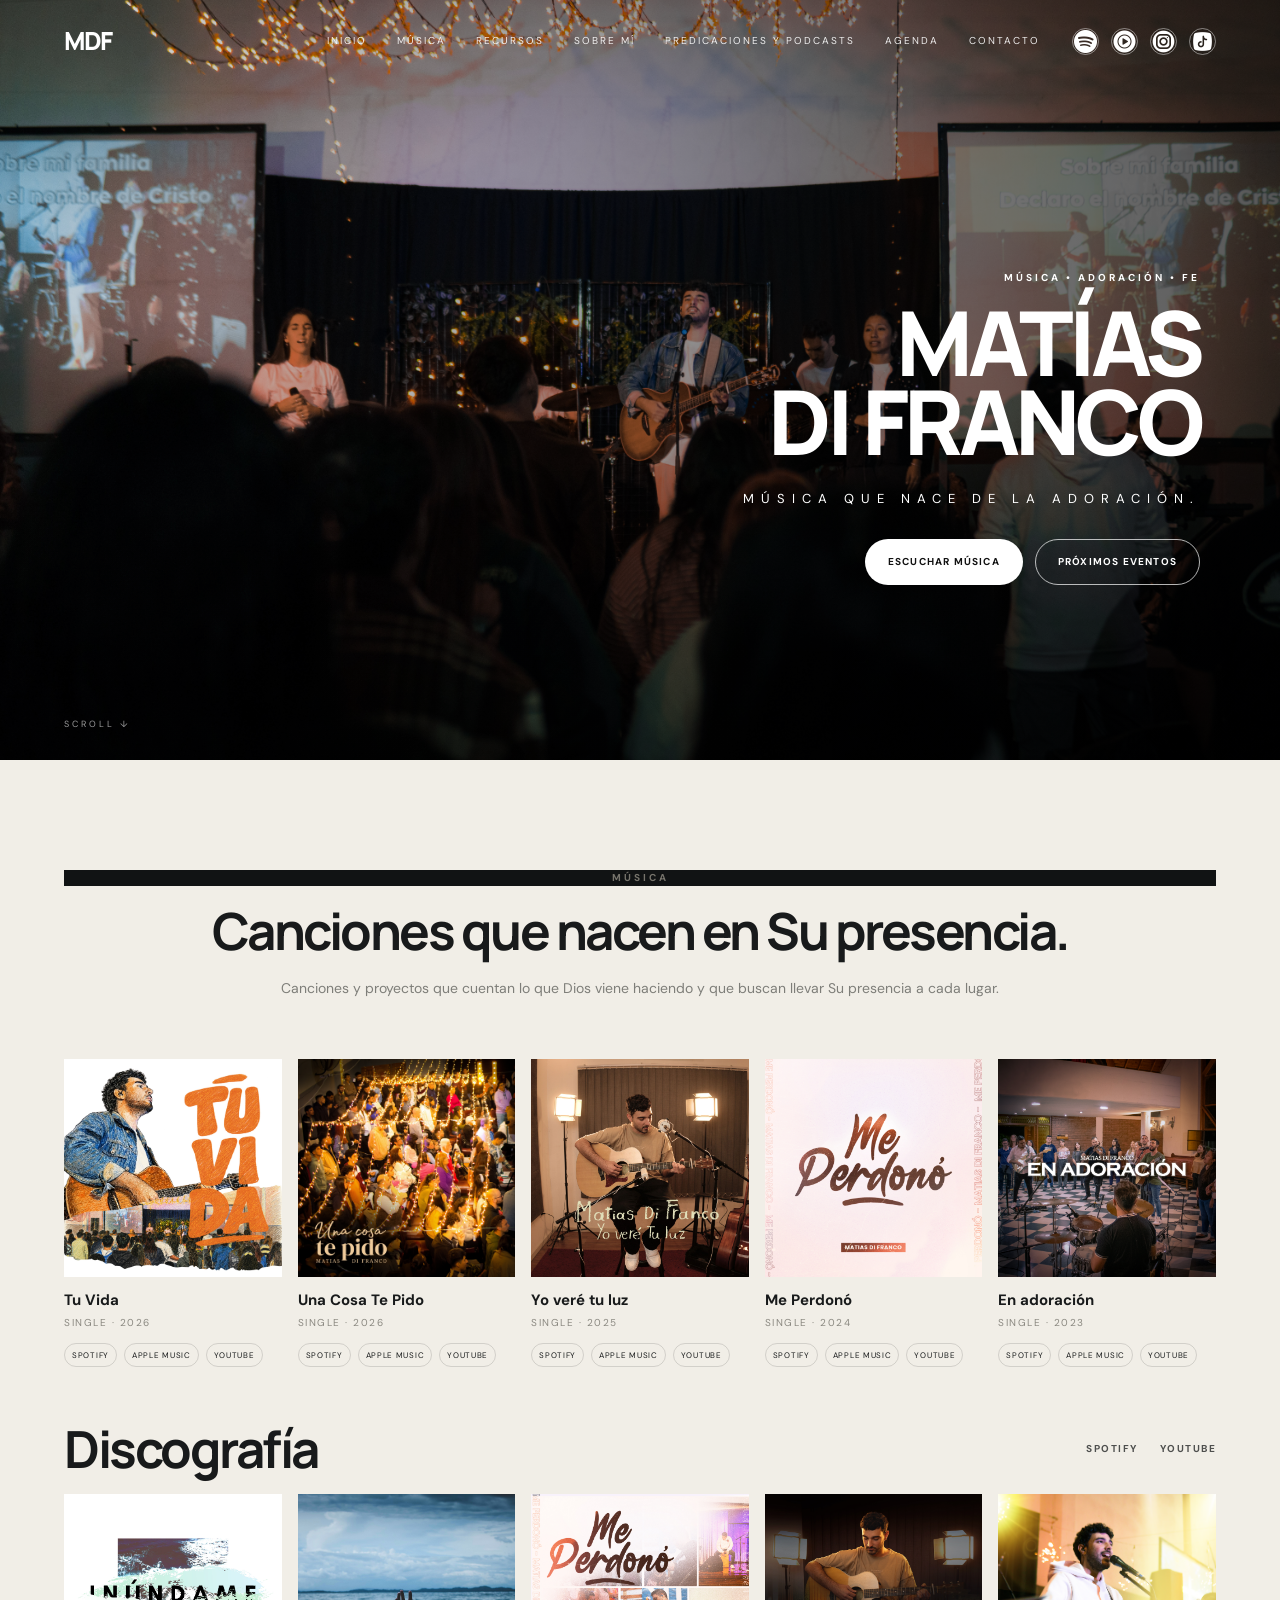
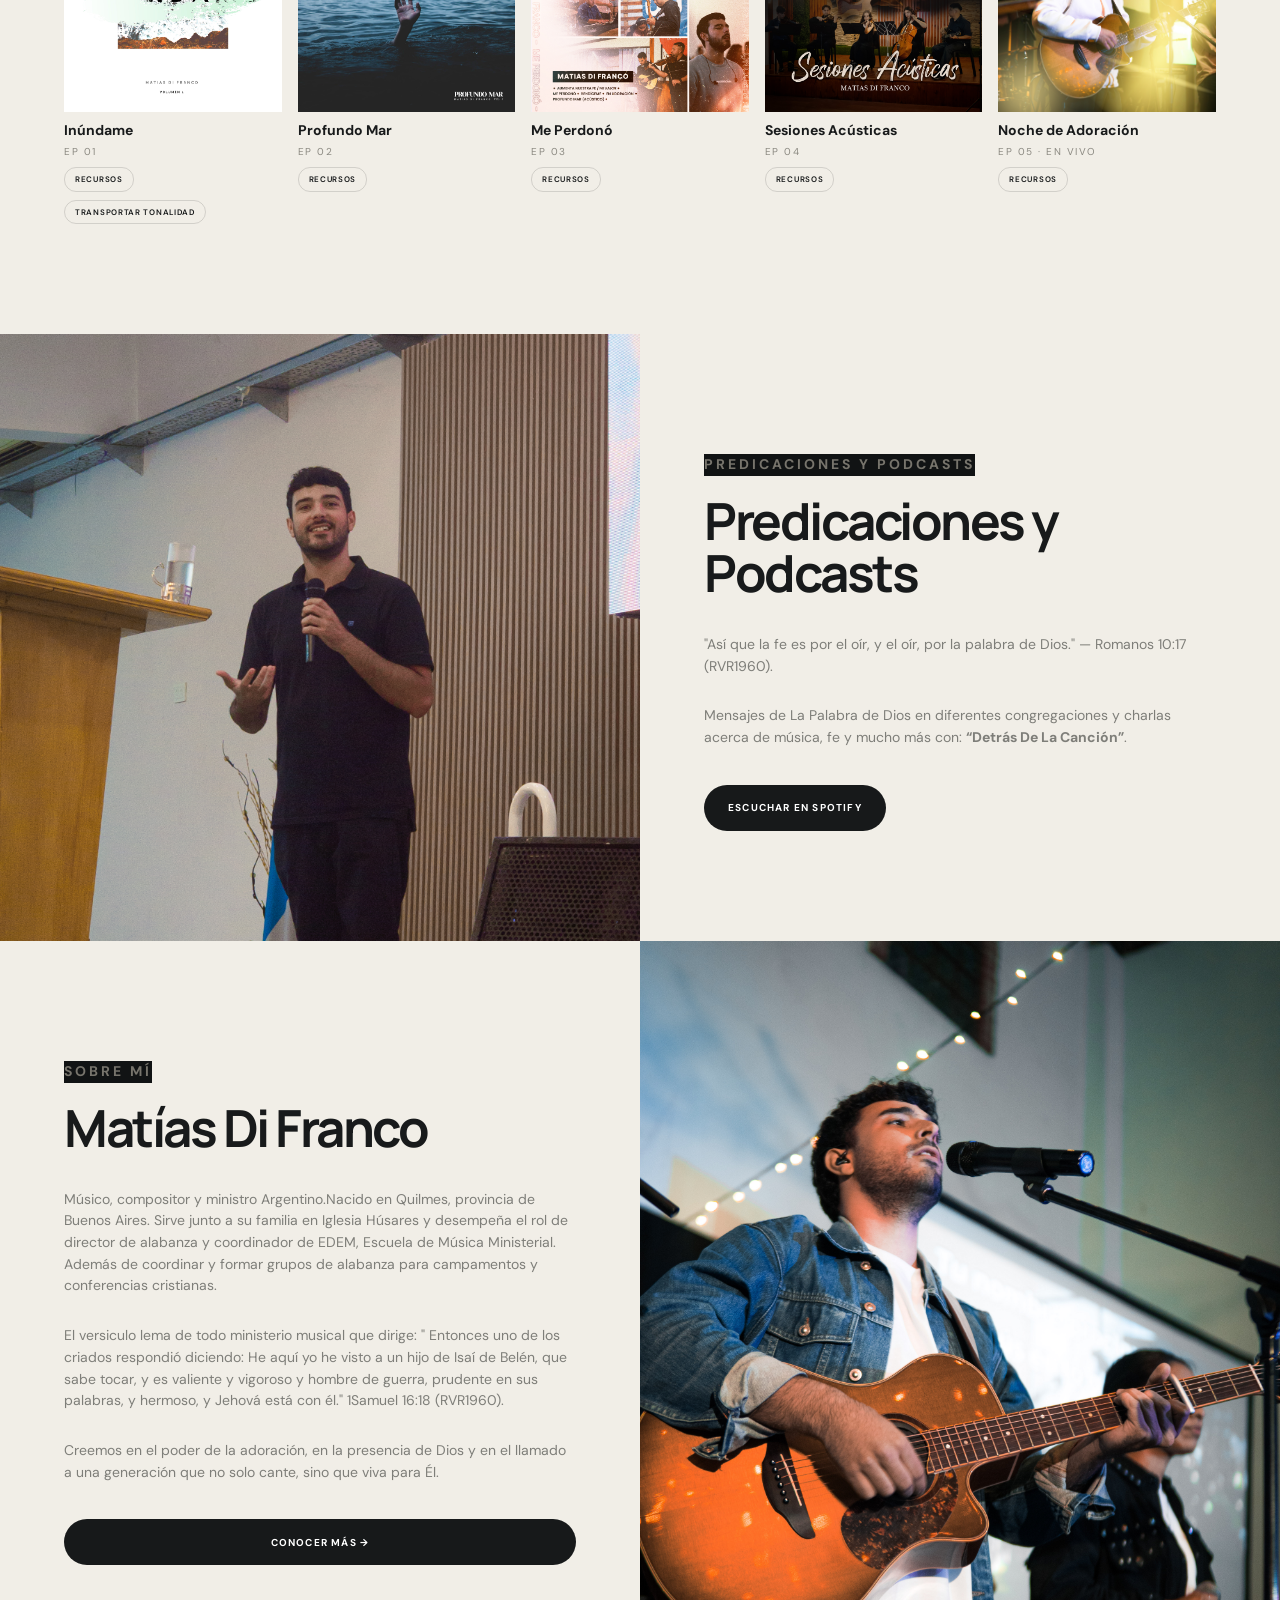
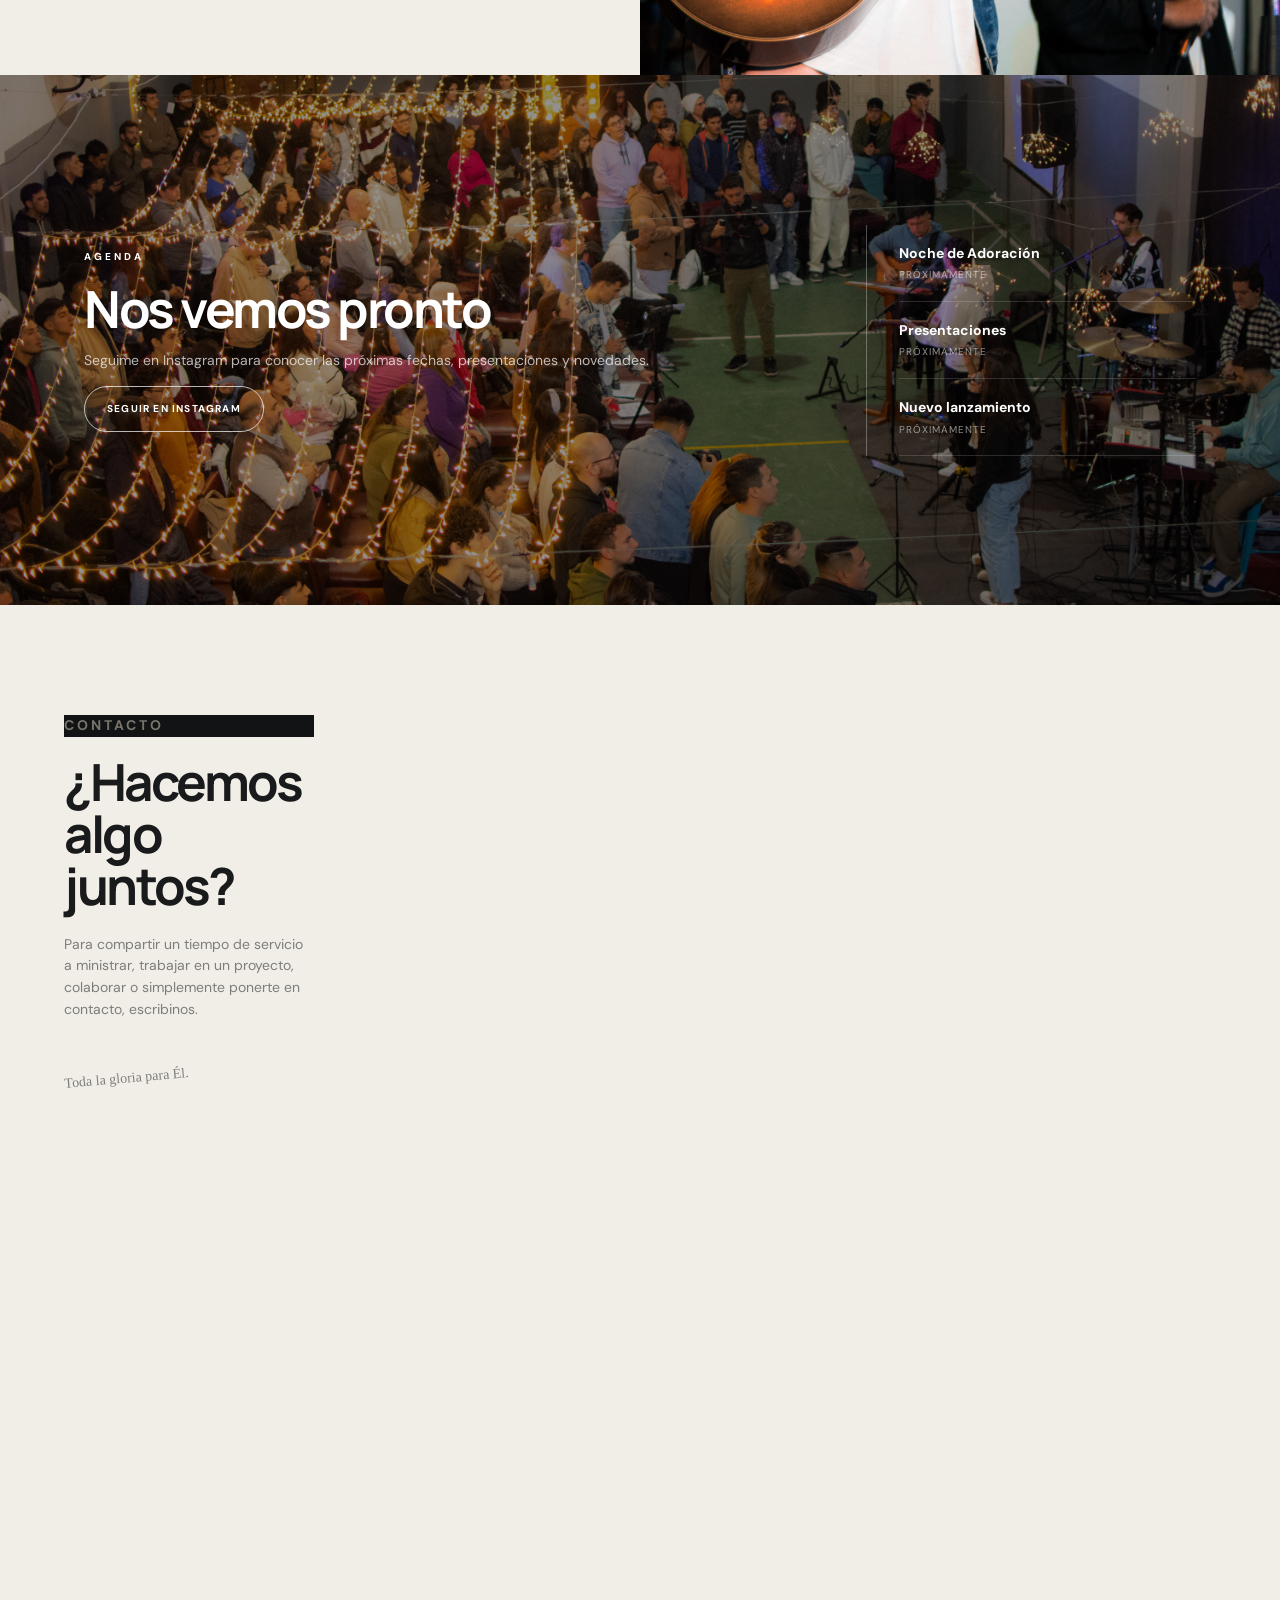
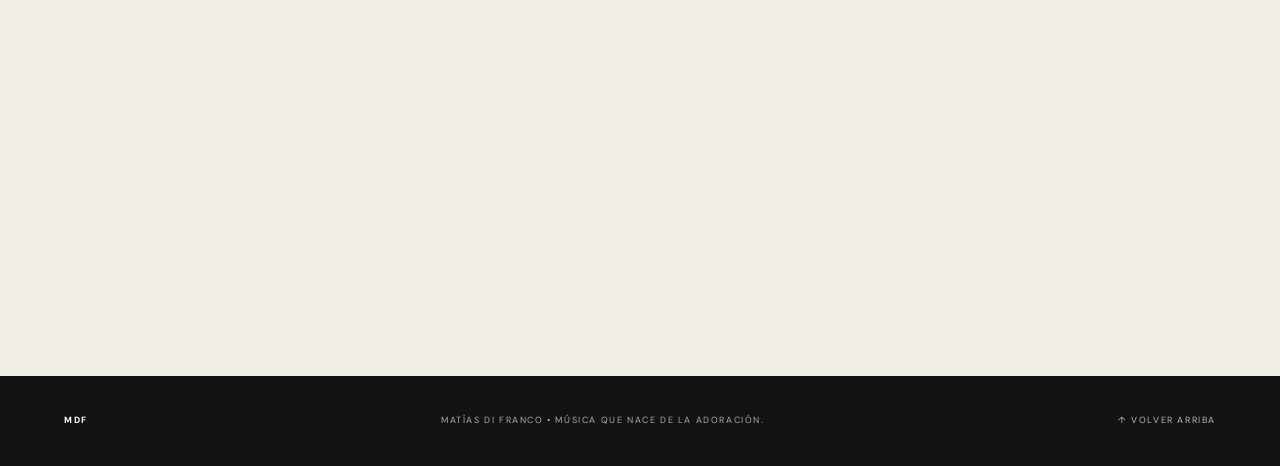
==== commit d09c980c: "Update index.html" ====
--- a/index.html
+++ b/index.html
@@ -444,6 +444,9 @@
                     </a>
                     <a href="https://mega.nz/folder/9BZjmSJa#6VBR_tYP3yBF1EOPrETV8g" target="_blank"
                        rel="noopener noreferrer" class="ep-resource-btn"> Recursos </a>
+                    <a href="inundame.html" class="ep-resource-btn">
+    Transportar tonalidad
+</a>
                 </article>
                 <!-- EP 02 -->
                 <article class="ep-card">
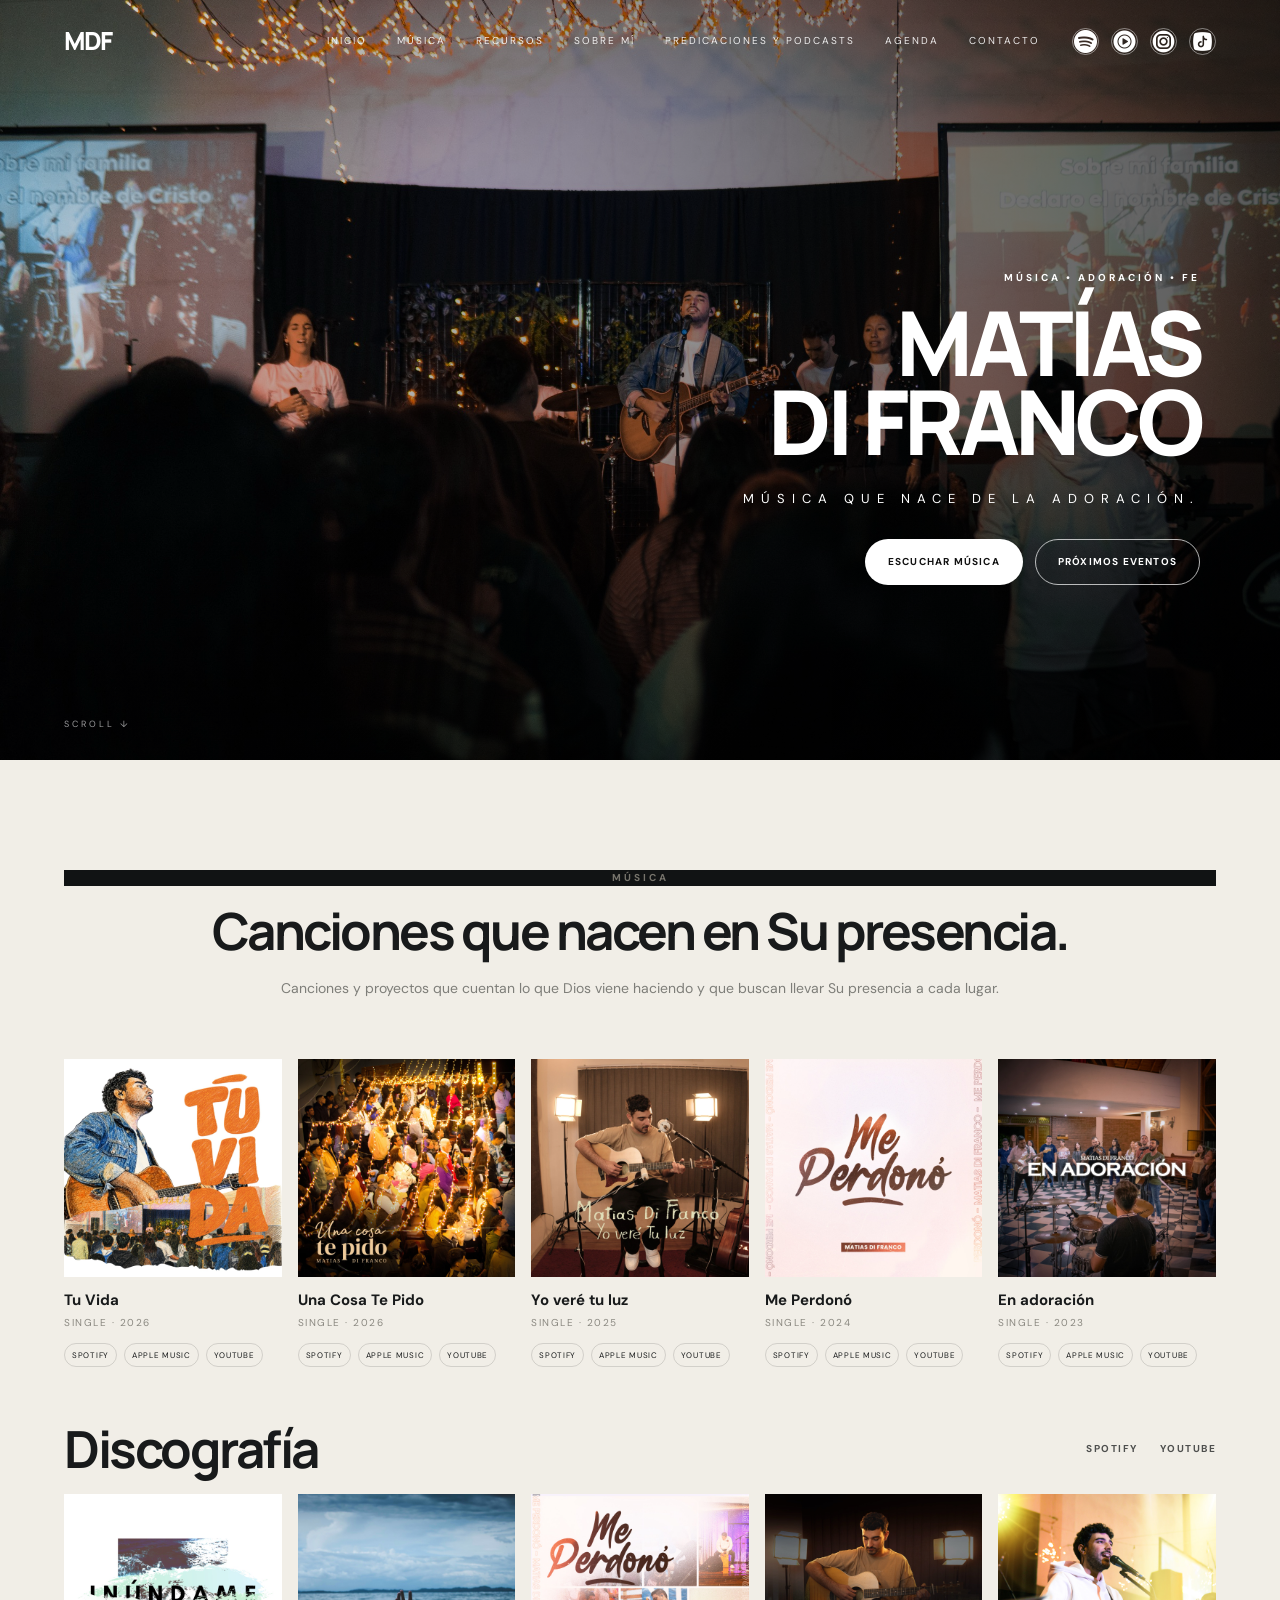
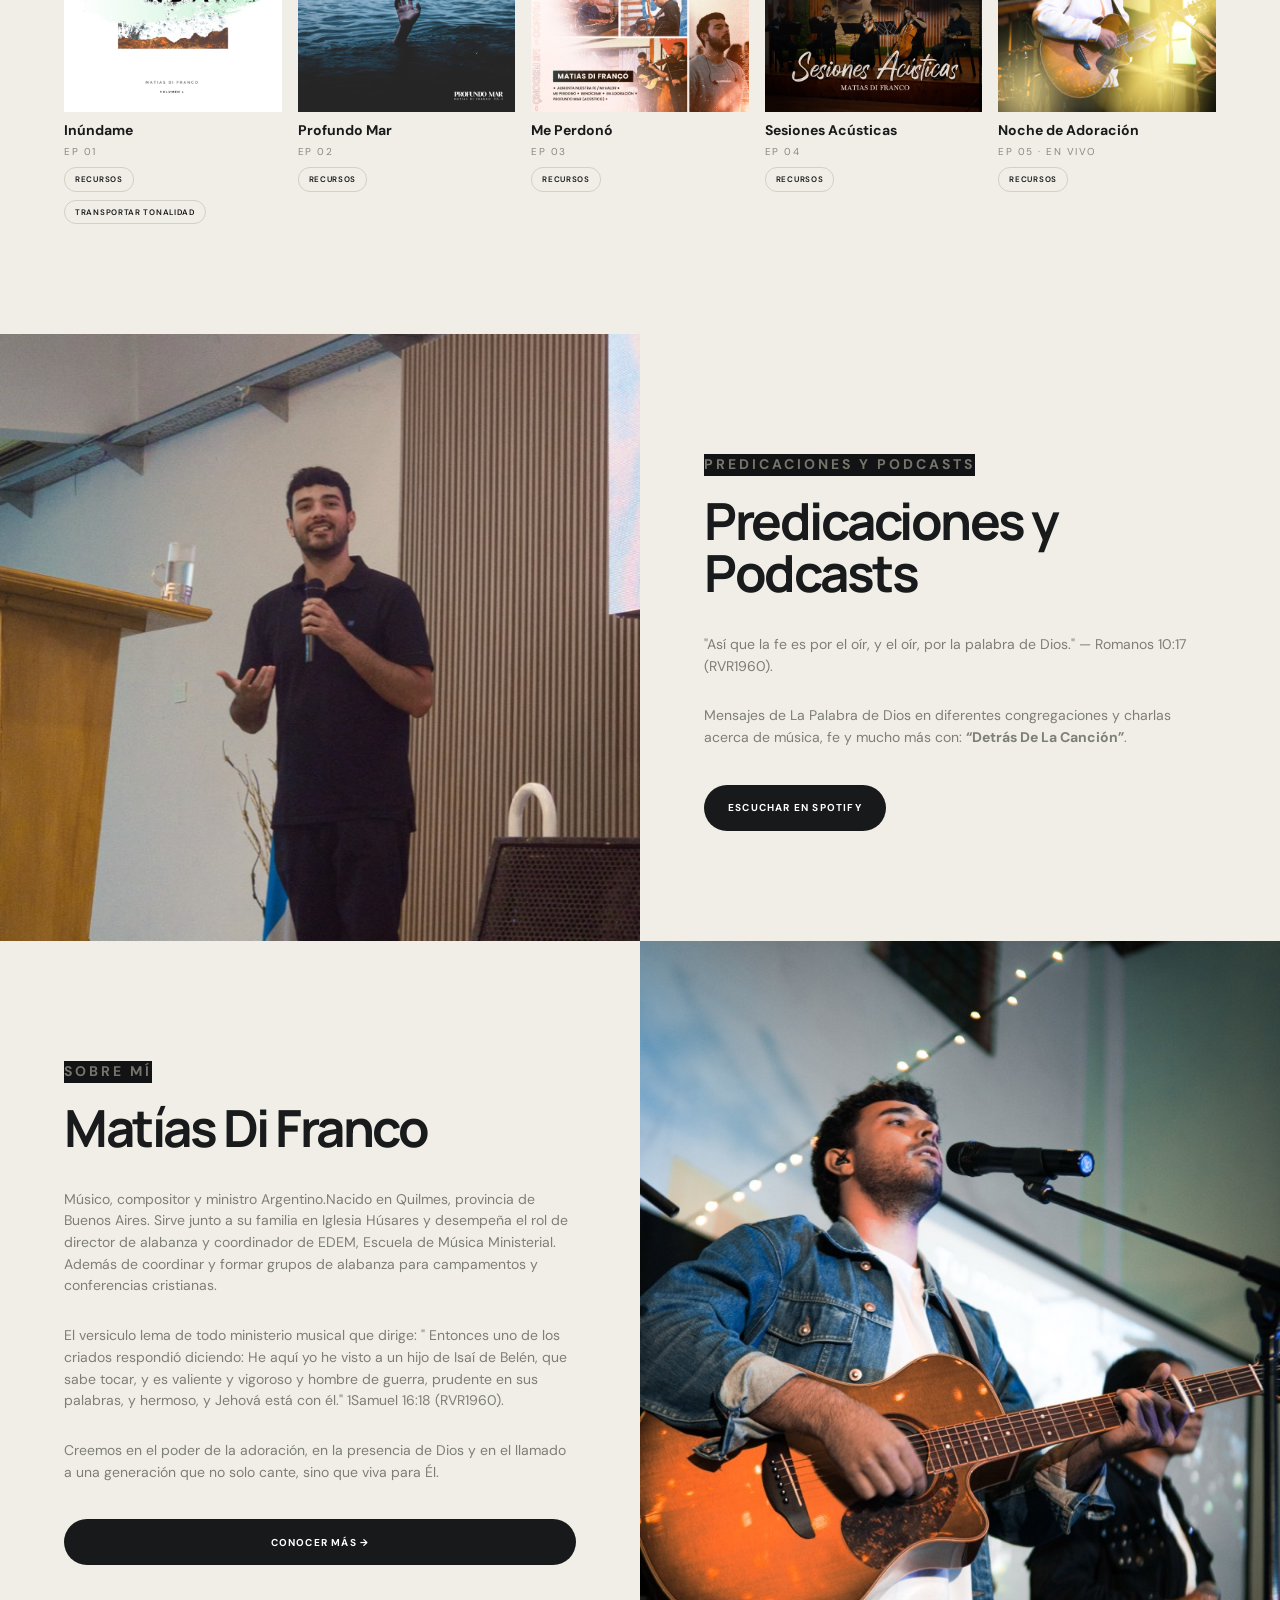
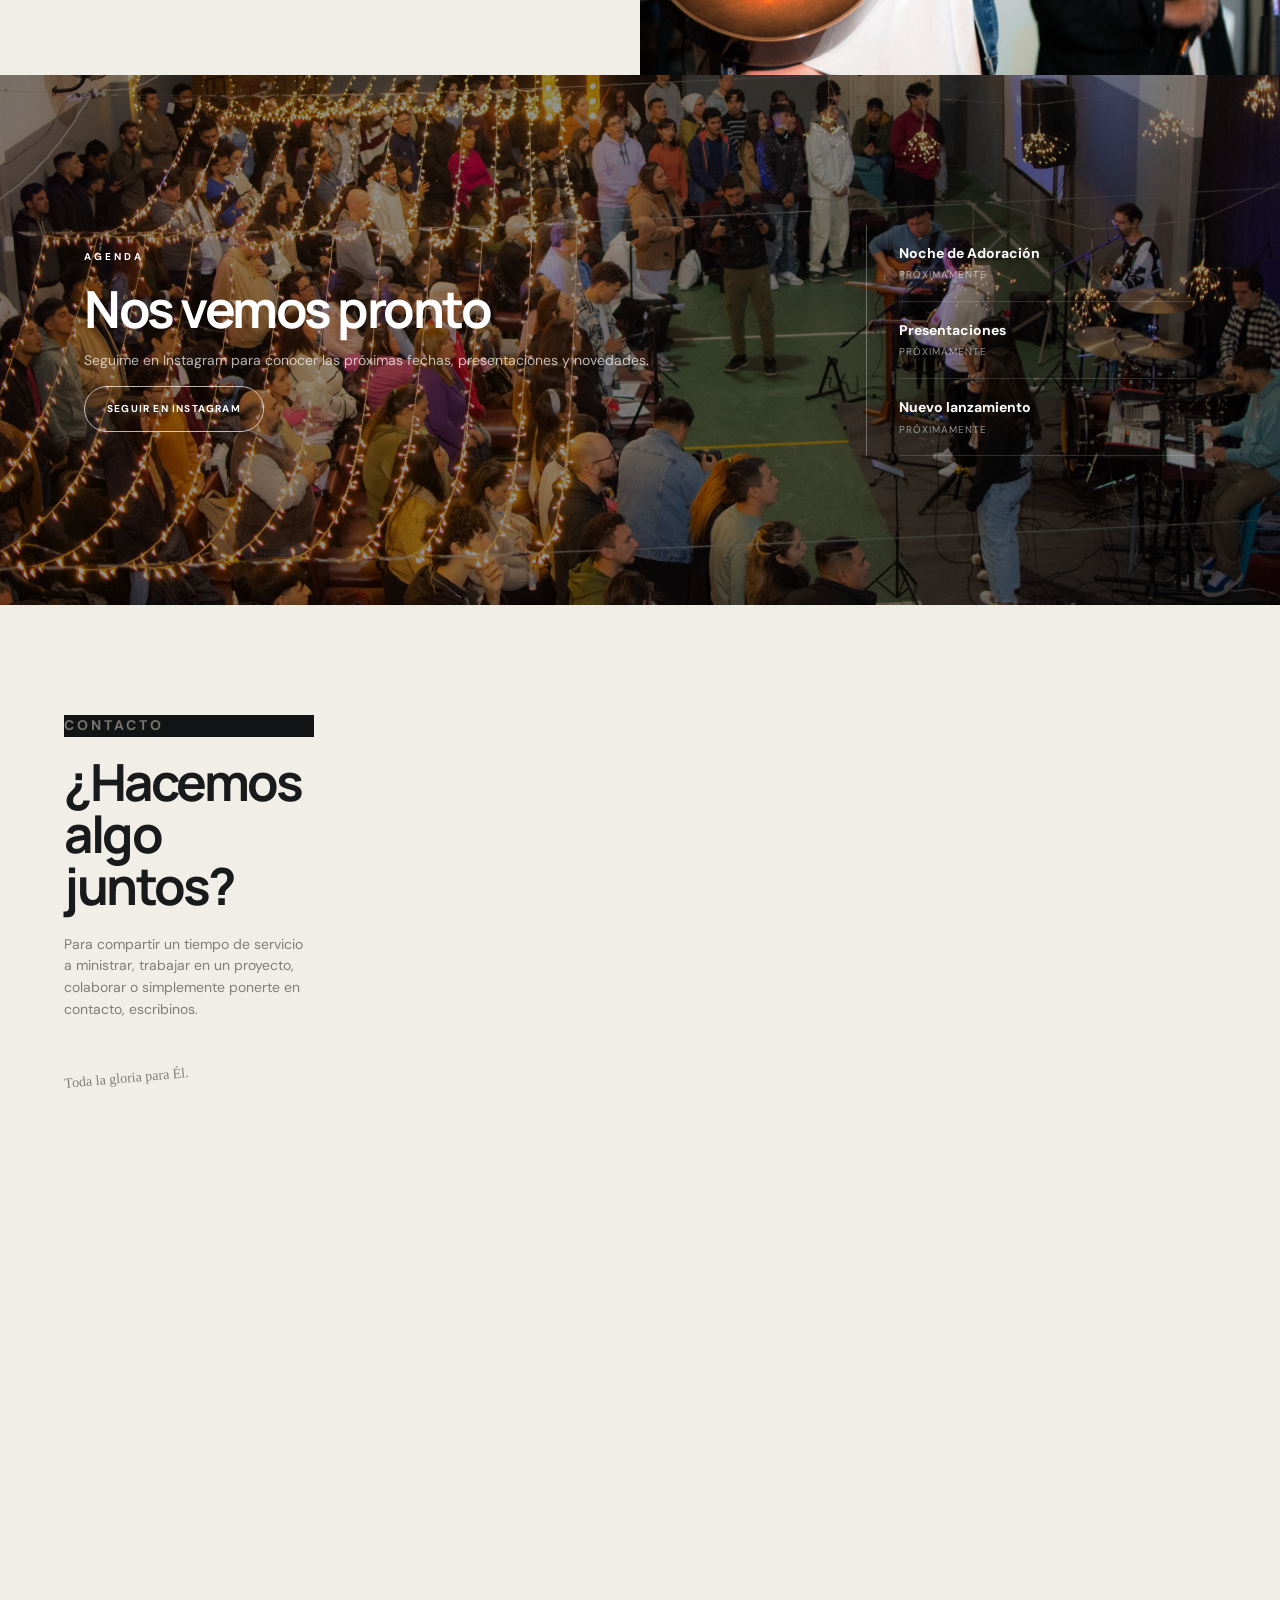
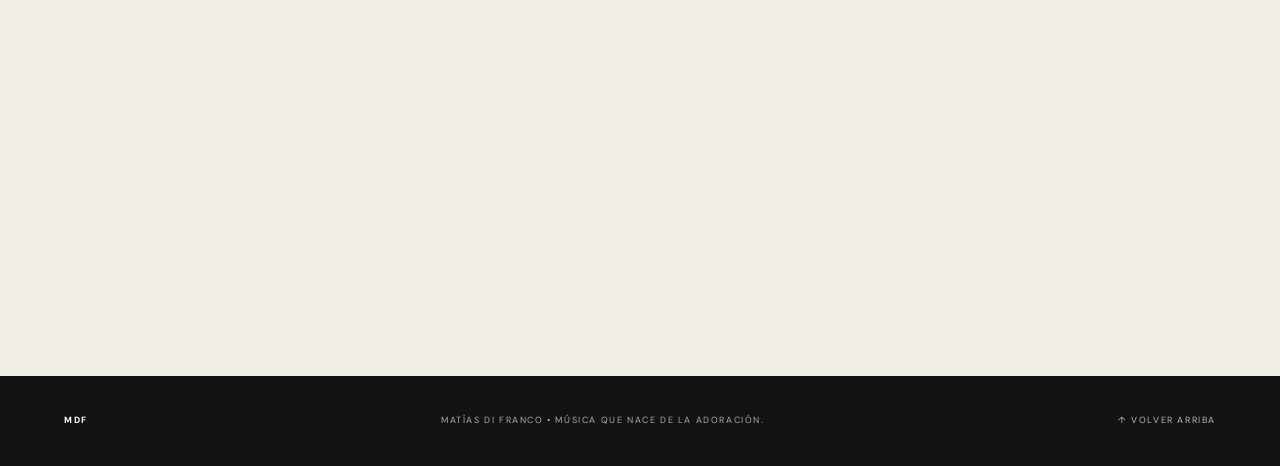
==== commit f614c3fb: "Compress photos and switch covers to img tags Resize and recompress all JPGs (assets/ 72 MB -> 4.7 M" ====
--- a/index.html
+++ b/index.html
@@ -189,9 +189,9 @@
                             target="_blank"
                             rel="noopener"
                             class="release-image photo-placeholder"
-                            data-photo="tu-vida.jpg"
                             aria-label="Escuchar Tu Vida"
                     >
+                        <img src="assets/tu-vida.jpg" alt="Portada de Tu Vida" width="1200" height="1200" loading="lazy" decoding="async"/>
                     </a>
 
                     <h3>Tu Vida</h3>
@@ -233,9 +233,9 @@
                             target="_blank"
                             rel="noopener"
                             class="release-image photo-placeholder"
-                            data-photo="una-cosa.jpg"
                             aria-label="Escuchar Una Cosa Te Pido"
                     >
+                        <img src="assets/una-cosa.jpg" alt="Portada de Una Cosa Te Pido" width="1200" height="1200" loading="lazy" decoding="async"/>
                     </a>
 
                     <h3>Una Cosa Te Pido</h3>
@@ -277,9 +277,9 @@
                             target="_blank"
                             rel="noopener"
                             class="release-image photo-placeholder"
-                            data-photo="yo-vere-tu-luz.jpg"
                             aria-label="Escuchar Yo veré tu luz"
                     >
+                        <img src="assets/yo-vere-tu-luz.jpg" alt="Portada de Yo veré tu luz" width="1200" height="1200" loading="lazy" decoding="async"/>
                     </a>
 
                     <h3>Yo veré tu luz</h3>
@@ -321,9 +321,9 @@
                             target="_blank"
                             rel="noopener"
                             class="release-image photo-placeholder"
-                            data-photo="me-perdono.jpg"
                             aria-label="Escuchar Me Perdonó"
                     >
+                        <img src="assets/me-perdono.jpg" alt="Portada de Me Perdonó" width="1200" height="1200" loading="lazy" decoding="async"/>
                     </a>
 
                     <h3>Me Perdonó</h3>
@@ -365,9 +365,9 @@
                             target="_blank"
                             rel="noopener"
                             class="release-image photo-placeholder"
-                            data-photo="en-adoracion.jpg"
                             aria-label="Escuchar En adoración"
                     >
+                        <img src="assets/en-adoracion.jpg" alt="Portada de En adoración" width="1200" height="1200" loading="lazy" decoding="async"/>
                     </a>
 
                     <h3>En adoración</h3>
@@ -435,10 +435,9 @@
                             rel="noopener"
                             class="ep-link"
                     >
-                        <div
-                                class="ep-cover photo-placeholder"
-                                data-photo="ep-01.jpg"
-                        ></div>
+                        <div class="ep-cover photo-placeholder">
+                            <img src="assets/ep-01.jpg" alt="Portada de Inúndame" width="1200" height="1200" loading="lazy" decoding="async"/>
+                        </div>
                         <h3>Inúndame</h3>
                         <p>EP 01</p>
                     </a>
@@ -456,10 +455,9 @@
                             rel="noopener"
                             class="ep-link"
                     >
-                        <div
-                                class="ep-cover photo-placeholder"
-                                data-photo="ep-02.jpg"
-                        ></div>
+                        <div class="ep-cover photo-placeholder">
+                            <img src="assets/ep-02.jpg" alt="Portada de Profundo Mar" width="1200" height="1200" loading="lazy" decoding="async"/>
+                        </div>
                         <h3>Profundo Mar</h3>
                         <p>EP 02</p>
                     </a>
@@ -474,10 +472,9 @@
                             rel="noopener"
                             class="ep-link"
                     >
-                        <div
-                                class="ep-cover photo-placeholder"
-                                data-photo="ep-03.jpg"
-                        ></div>
+                        <div class="ep-cover photo-placeholder">
+                            <img src="assets/ep-03.jpg" alt="Portada de Me Perdonó" width="1200" height="1200" loading="lazy" decoding="async"/>
+                        </div>
                         <h3>Me Perdonó</h3>
                         <p>EP 03</p>
                     </a>
@@ -492,10 +489,9 @@
                             rel="noopener"
                             class="ep-link"
                     >
-                        <div
-                                class="ep-cover photo-placeholder"
-                                data-photo="ep-04.jpg"
-                        ></div>
+                        <div class="ep-cover photo-placeholder">
+                            <img src="assets/ep-04.jpg" alt="Portada de Sesiones Acústicas" width="1200" height="1200" loading="lazy" decoding="async"/>
+                        </div>
                         <h3>Sesiones Acústicas</h3>
                         <p>EP 04</p>
                     </a>
@@ -510,10 +506,9 @@
                             rel="noopener"
                             class="ep-link"
                     >
-                        <div
-                                class="ep-cover photo-placeholder"
-                                data-photo="ep-05.jpg"
-                        ></div>
+                        <div class="ep-cover photo-placeholder">
+                            <img src="assets/ep-05.jpg" alt="Portada de Noche de Adoración" width="1200" height="1200" loading="lazy" decoding="async"/>
+                        </div>
                         <h3>Noche de Adoración</h3>
                         <p>EP 05 · En Vivo</p>
                     </a>
--- a/styles.css
+++ b/styles.css
@@ -466,6 +466,16 @@
   transform: translateY(-3px);
 }
 
+.release-image img,
+.ep-cover img {
+  display: block;
+
+  width: 100%;
+  height: 100%;
+
+  object-fit: cover;
+}
+
 .release-card h3 {
   font-size: 15px;
 
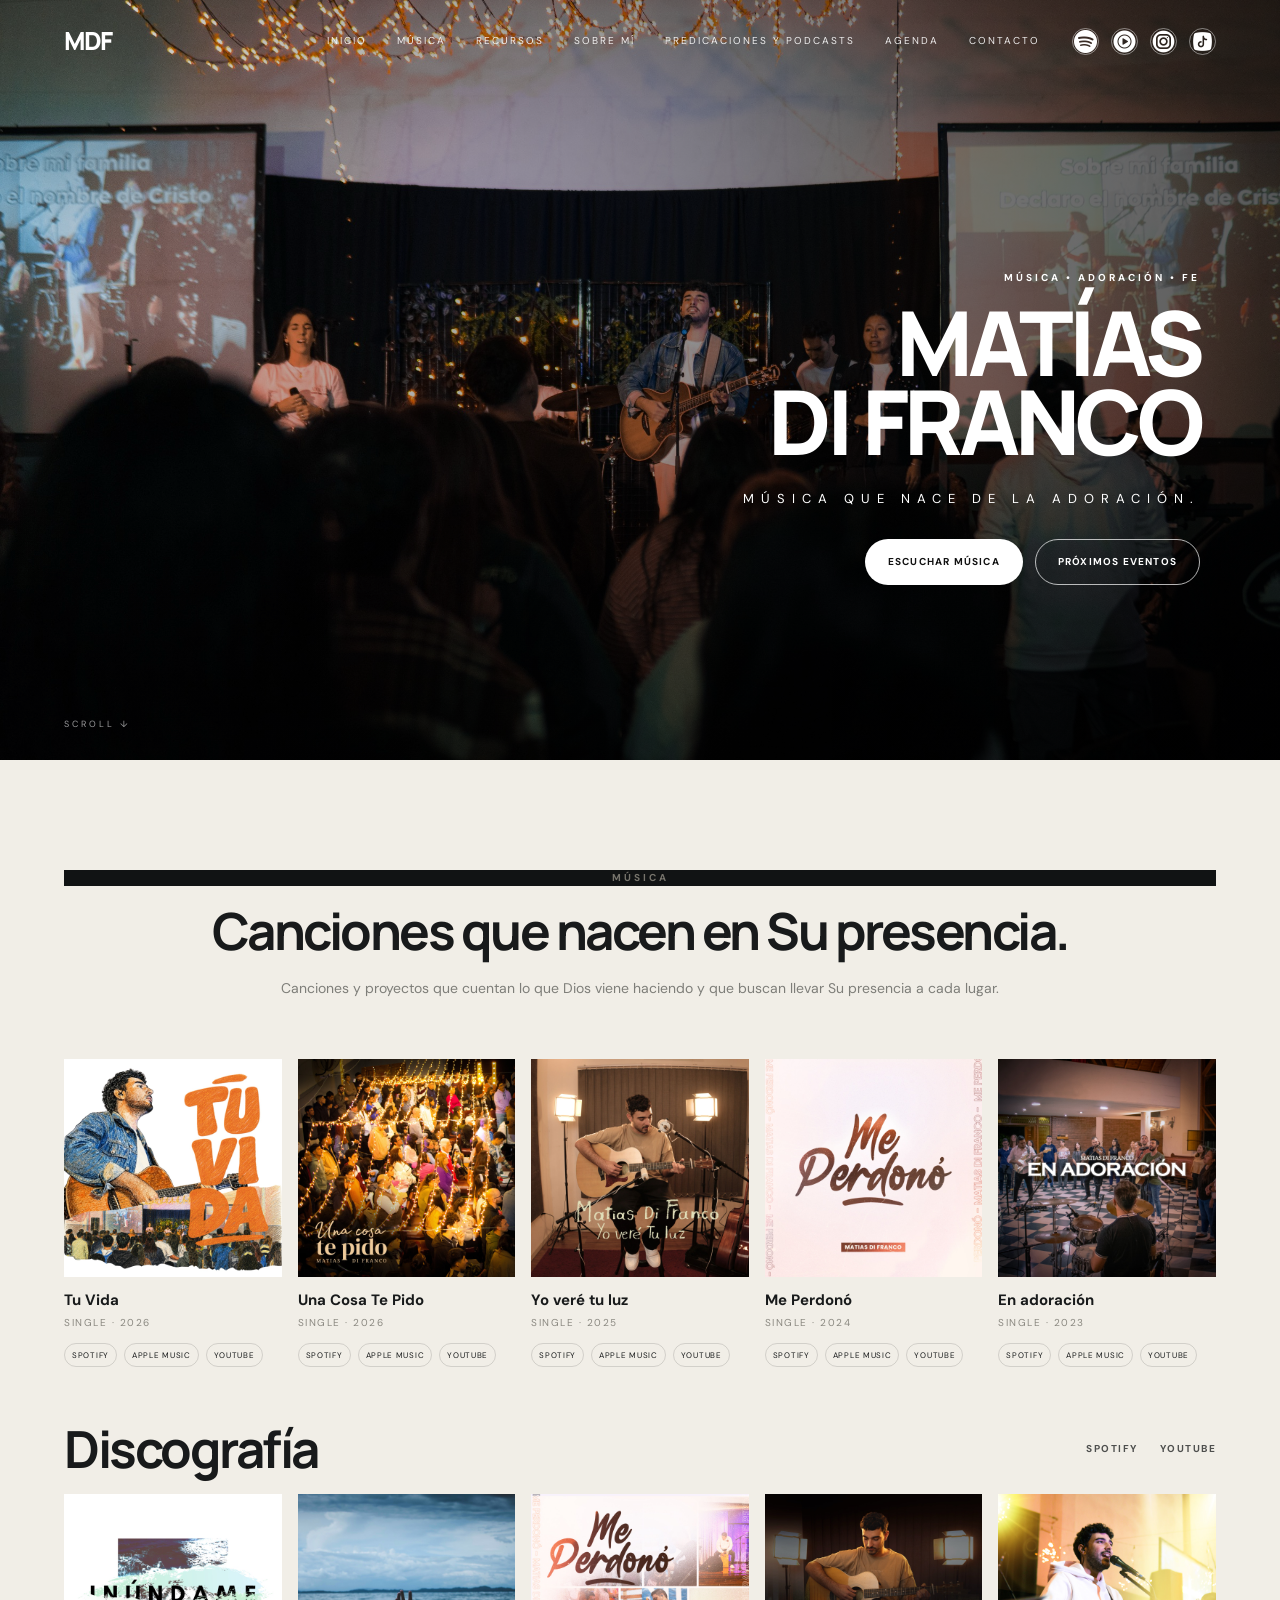
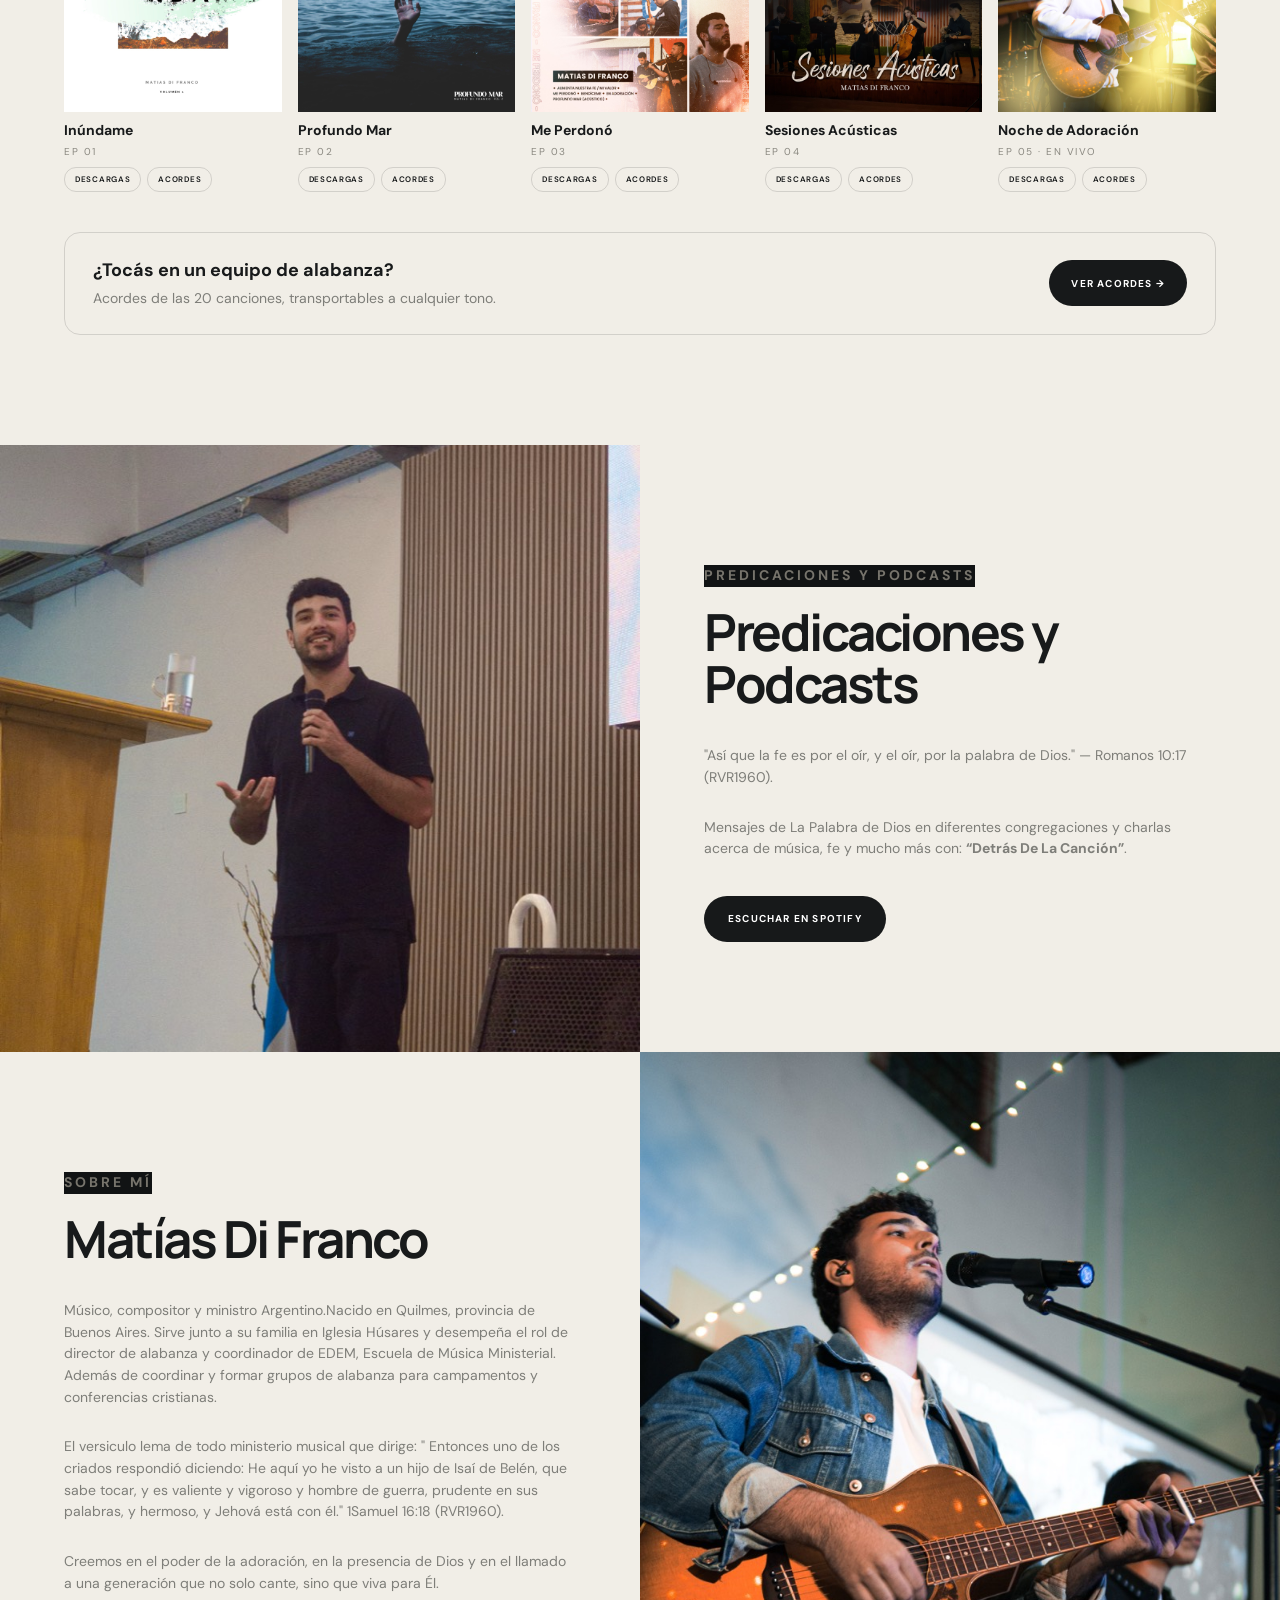
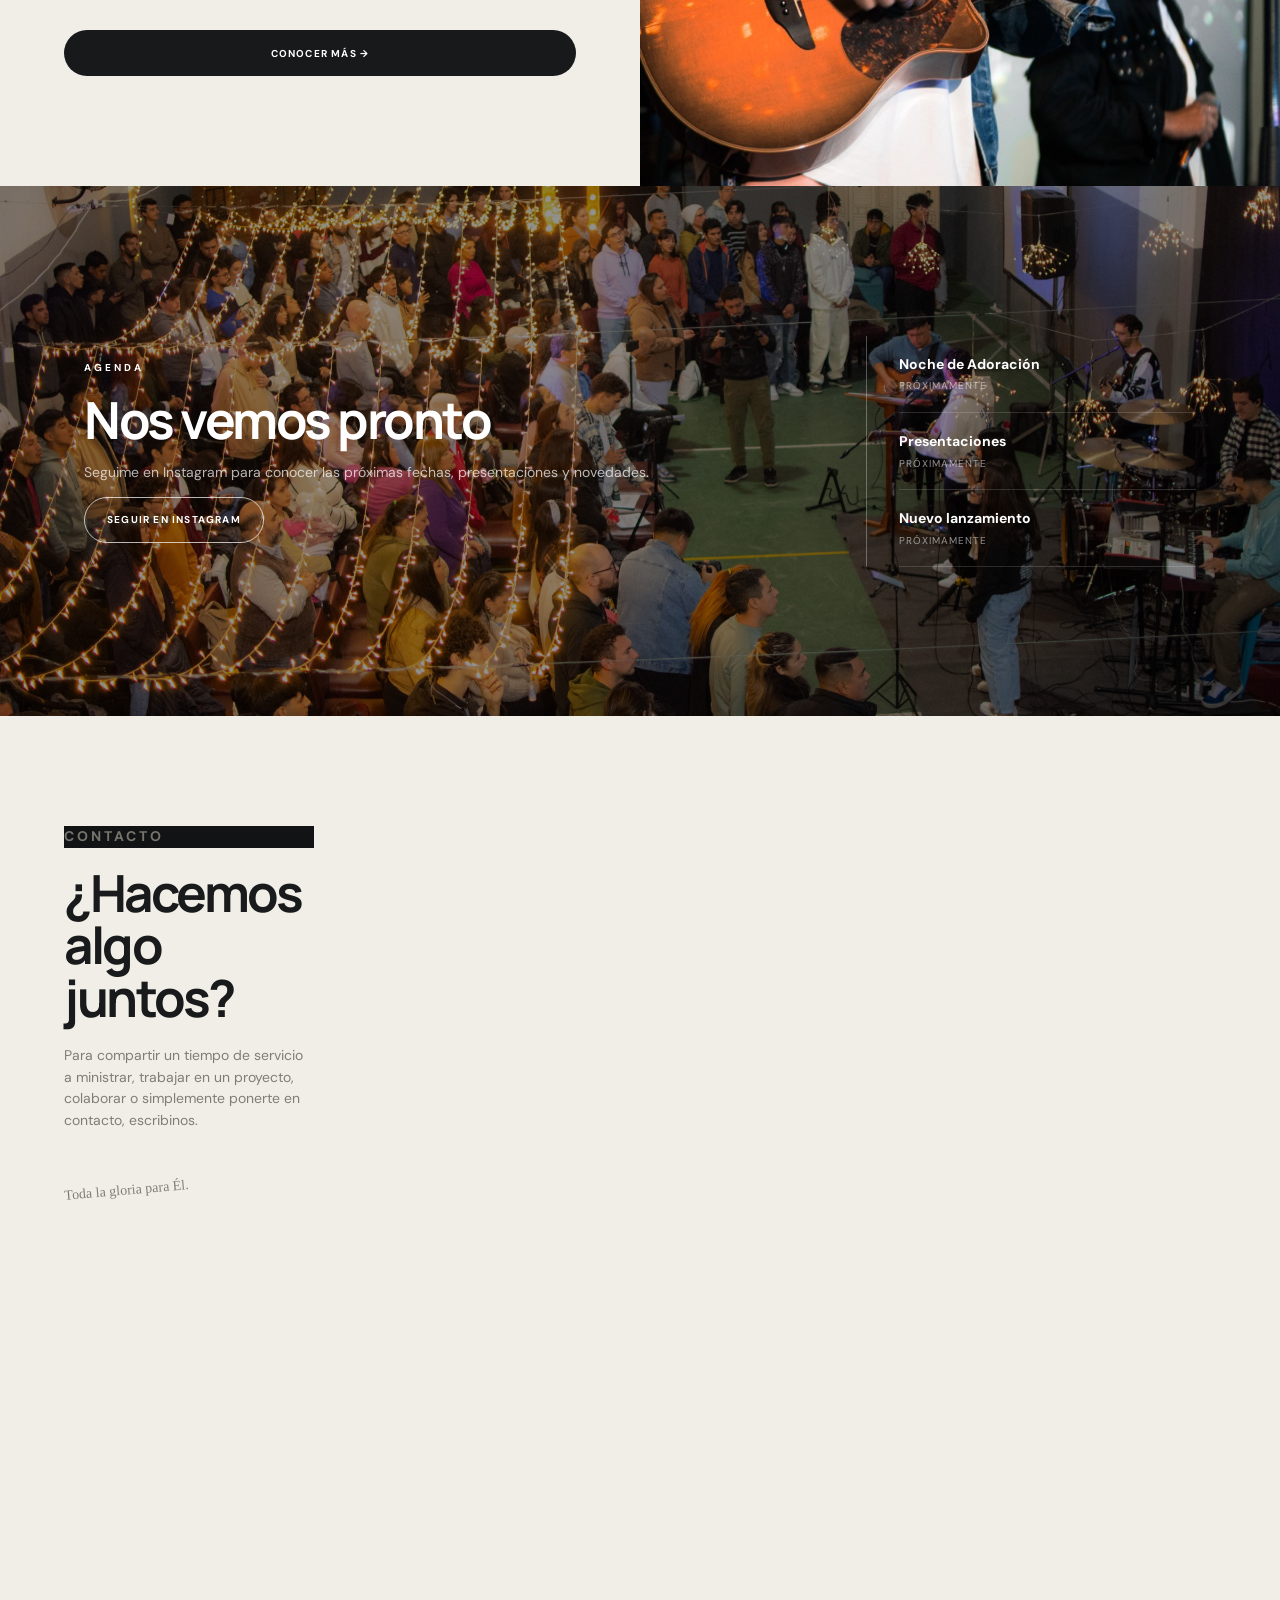
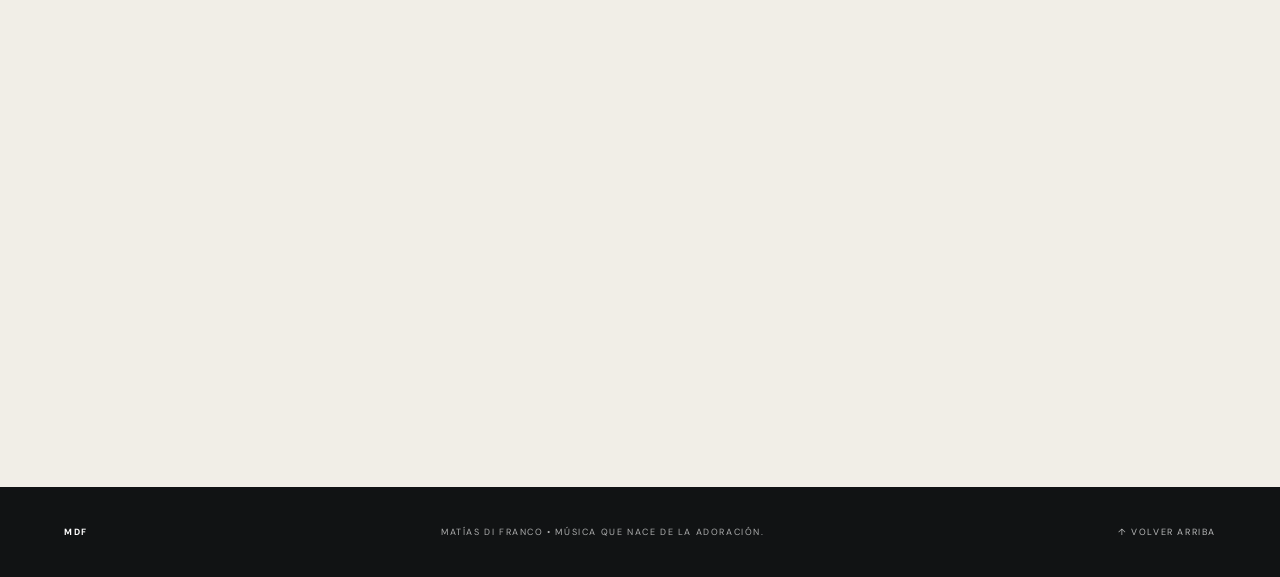
==== commit c4b143b6: "Remove inundame page and link the chord library from the main page - Delete inundame.html and its bu" ====
--- a/index.html
+++ b/index.html
@@ -64,7 +64,7 @@
     <nav class="nav" id="mainNav">
         <a href="#inicio">Inicio</a>
         <a href="#musica">Música</a>
-        <a href="#discografia">Recursos</a>
+        <a href="recursos/recursos.html">Recursos</a>
         <a href="#sobre-mi">Sobre mí</a>
         <a href="#predicaciones">Predicaciones y Podcasts</a>
         <a href="#agenda">Agenda</a>
@@ -441,11 +441,10 @@
                         <h3>Inúndame</h3>
                         <p>EP 01</p>
                     </a>
-                    <a href="https://mega.nz/folder/9BZjmSJa#6VBR_tYP3yBF1EOPrETV8g" target="_blank"
-                       rel="noopener noreferrer" class="ep-resource-btn"> Recursos </a>
-                    <a href="inundame.html" class="ep-resource-btn">
-    Transportar tonalidad
-</a>
+                    <div class="ep-actions">
+                        <a href="https://mega.nz/folder/9BZjmSJa#6VBR_tYP3yBF1EOPrETV8g" target="_blank" rel="noopener noreferrer" class="ep-resource-btn">Descargas</a>
+                        <a href="recursos/recursos.html?ep=01" class="ep-resource-btn">Acordes</a>
+                    </div>
                 </article>
                 <!-- EP 02 -->
                 <article class="ep-card">
@@ -461,8 +460,10 @@
                         <h3>Profundo Mar</h3>
                         <p>EP 02</p>
                     </a>
-                    <a href="https://mega.nz/folder/sN531BqD#bGGrl6KRdk-oJ6iakSCUxw" target="_blank"
-                       rel="noopener noreferrer" class="ep-resource-btn"> Recursos </a>
+                    <div class="ep-actions">
+                        <a href="https://mega.nz/folder/sN531BqD#bGGrl6KRdk-oJ6iakSCUxw" target="_blank" rel="noopener noreferrer" class="ep-resource-btn">Descargas</a>
+                        <a href="recursos/recursos.html?ep=02" class="ep-resource-btn">Acordes</a>
+                    </div>
                 </article>
                 <!-- EP 03 -->
                 <article class="ep-card">
@@ -478,8 +479,10 @@
                         <h3>Me Perdonó</h3>
                         <p>EP 03</p>
                     </a>
-                    <a href="https://mega.nz/folder/gcpy1JrK#hq96eytKzggLsXESlakvEg" target="_blank"
-                       rel="noopener noreferrer" class="ep-resource-btn"> Recursos </a>
+                    <div class="ep-actions">
+                        <a href="https://mega.nz/folder/gcpy1JrK#hq96eytKzggLsXESlakvEg" target="_blank" rel="noopener noreferrer" class="ep-resource-btn">Descargas</a>
+                        <a href="recursos/recursos.html?ep=03" class="ep-resource-btn">Acordes</a>
+                    </div>
                 </article>
                 <!-- EP 04 -->
                 <article class="ep-card">
@@ -495,8 +498,10 @@
                         <h3>Sesiones Acústicas</h3>
                         <p>EP 04</p>
                     </a>
-                    <a href="https://mega.nz/folder/AARGTbhC#iK8eQ9XskPEFEFwSGd80jw" target="_blank"
-                       rel="noopener noreferrer" class="ep-resource-btn"> Recursos </a>
+                    <div class="ep-actions">
+                        <a href="https://mega.nz/folder/AARGTbhC#iK8eQ9XskPEFEFwSGd80jw" target="_blank" rel="noopener noreferrer" class="ep-resource-btn">Descargas</a>
+                        <a href="recursos/recursos.html?ep=04" class="ep-resource-btn">Acordes</a>
+                    </div>
                 </article>
                 <!-- EP 05 -->
                 <article class="ep-card">
@@ -512,10 +517,20 @@
                         <h3>Noche de Adoración</h3>
                         <p>EP 05 · En Vivo</p>
                     </a>
-                    <a href="https://mega.nz/folder/JIoxyZAY#JIQw0gGp6BJ9iaLr7jMdVQ" target="_blank"
-                       rel="noopener noreferrer" class="ep-resource-btn"> Recursos </a>
+                    <div class="ep-actions">
+                        <a href="https://mega.nz/folder/JIoxyZAY#JIQw0gGp6BJ9iaLr7jMdVQ" target="_blank" rel="noopener noreferrer" class="ep-resource-btn">Descargas</a>
+                        <a href="recursos/recursos.html?ep=05" class="ep-resource-btn">Acordes</a>
+                    </div>
                 </article>
             </div>
+
+            <aside class="chords-banner">
+                <div>
+                    <h3>¿Tocás en un equipo de alabanza?</h3>
+                    <p>Acordes de las 20 canciones, transportables a cualquier tono.</p>
+                </div>
+                <a href="recursos/recursos.html" class="btn btn-dark">Ver acordes →</a>
+            </aside>
         </div>
     </section>
 
--- a/styles.css
+++ b/styles.css
@@ -681,6 +681,65 @@
   color: #fff;
 }
 
+.ep-actions {
+  display: flex;
+
+  flex-wrap: wrap;
+
+  gap: 6px;
+}
+
+.chords-banner {
+  display: flex;
+
+  justify-content: space-between;
+  align-items: center;
+
+  gap: 20px;
+
+  margin-top: 40px;
+
+  padding: 24px 28px;
+
+  border: 1px solid var(--line);
+
+  border-radius: 16px;
+}
+
+.chords-banner h3 {
+  margin: 0 0 4px;
+
+  font-size: 18px;
+}
+
+.chords-banner p {
+  margin: 0;
+
+  color: var(--muted);
+
+  font-size: 14px;
+}
+
+.chords-banner .btn-dark {
+  width: auto;
+
+  flex-shrink: 0;
+}
+
+@media (max-width: 700px) {
+  .chords-banner {
+    flex-direction: column;
+
+    align-items: flex-start;
+
+    padding: 20px;
+  }
+
+  .chords-banner .btn-dark {
+    width: 100%;
+  }
+}
+
 /* =========================================
    PREDICACIONES Y PODCASTS
 ========================================= */
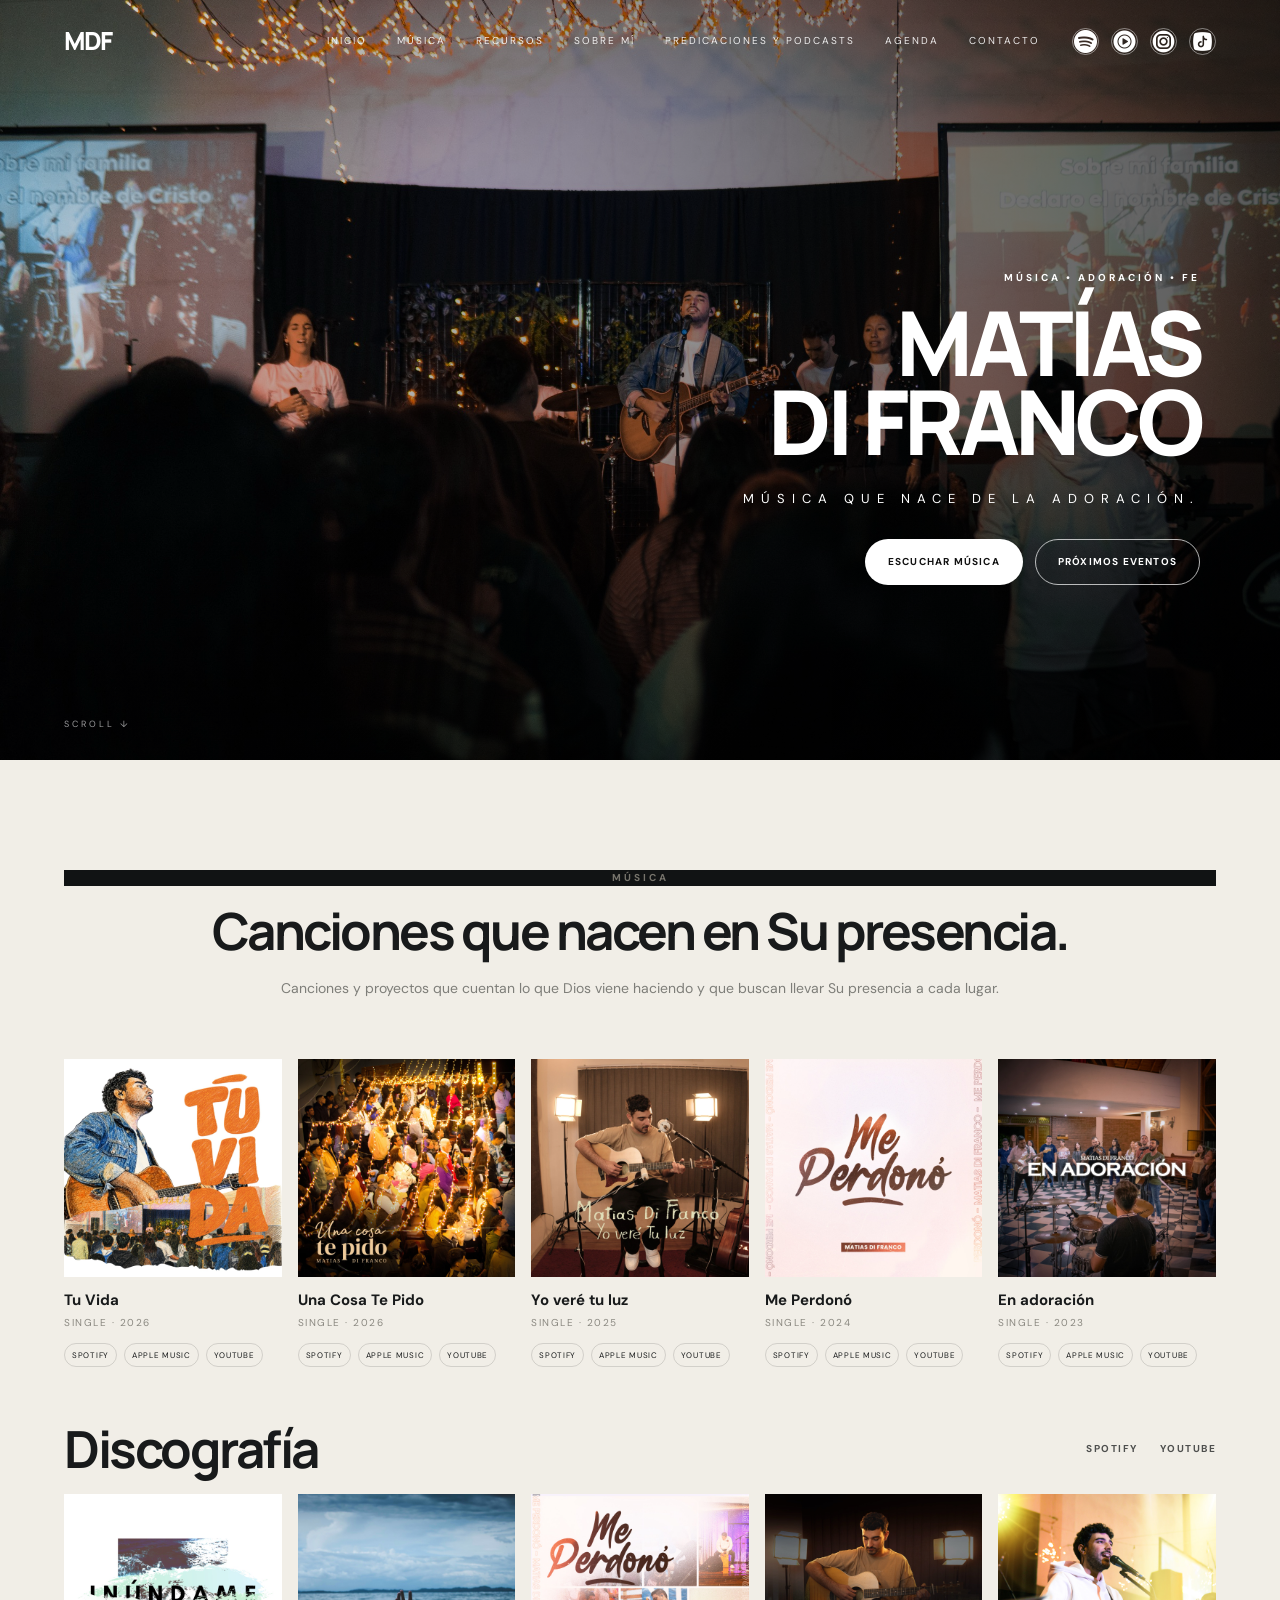
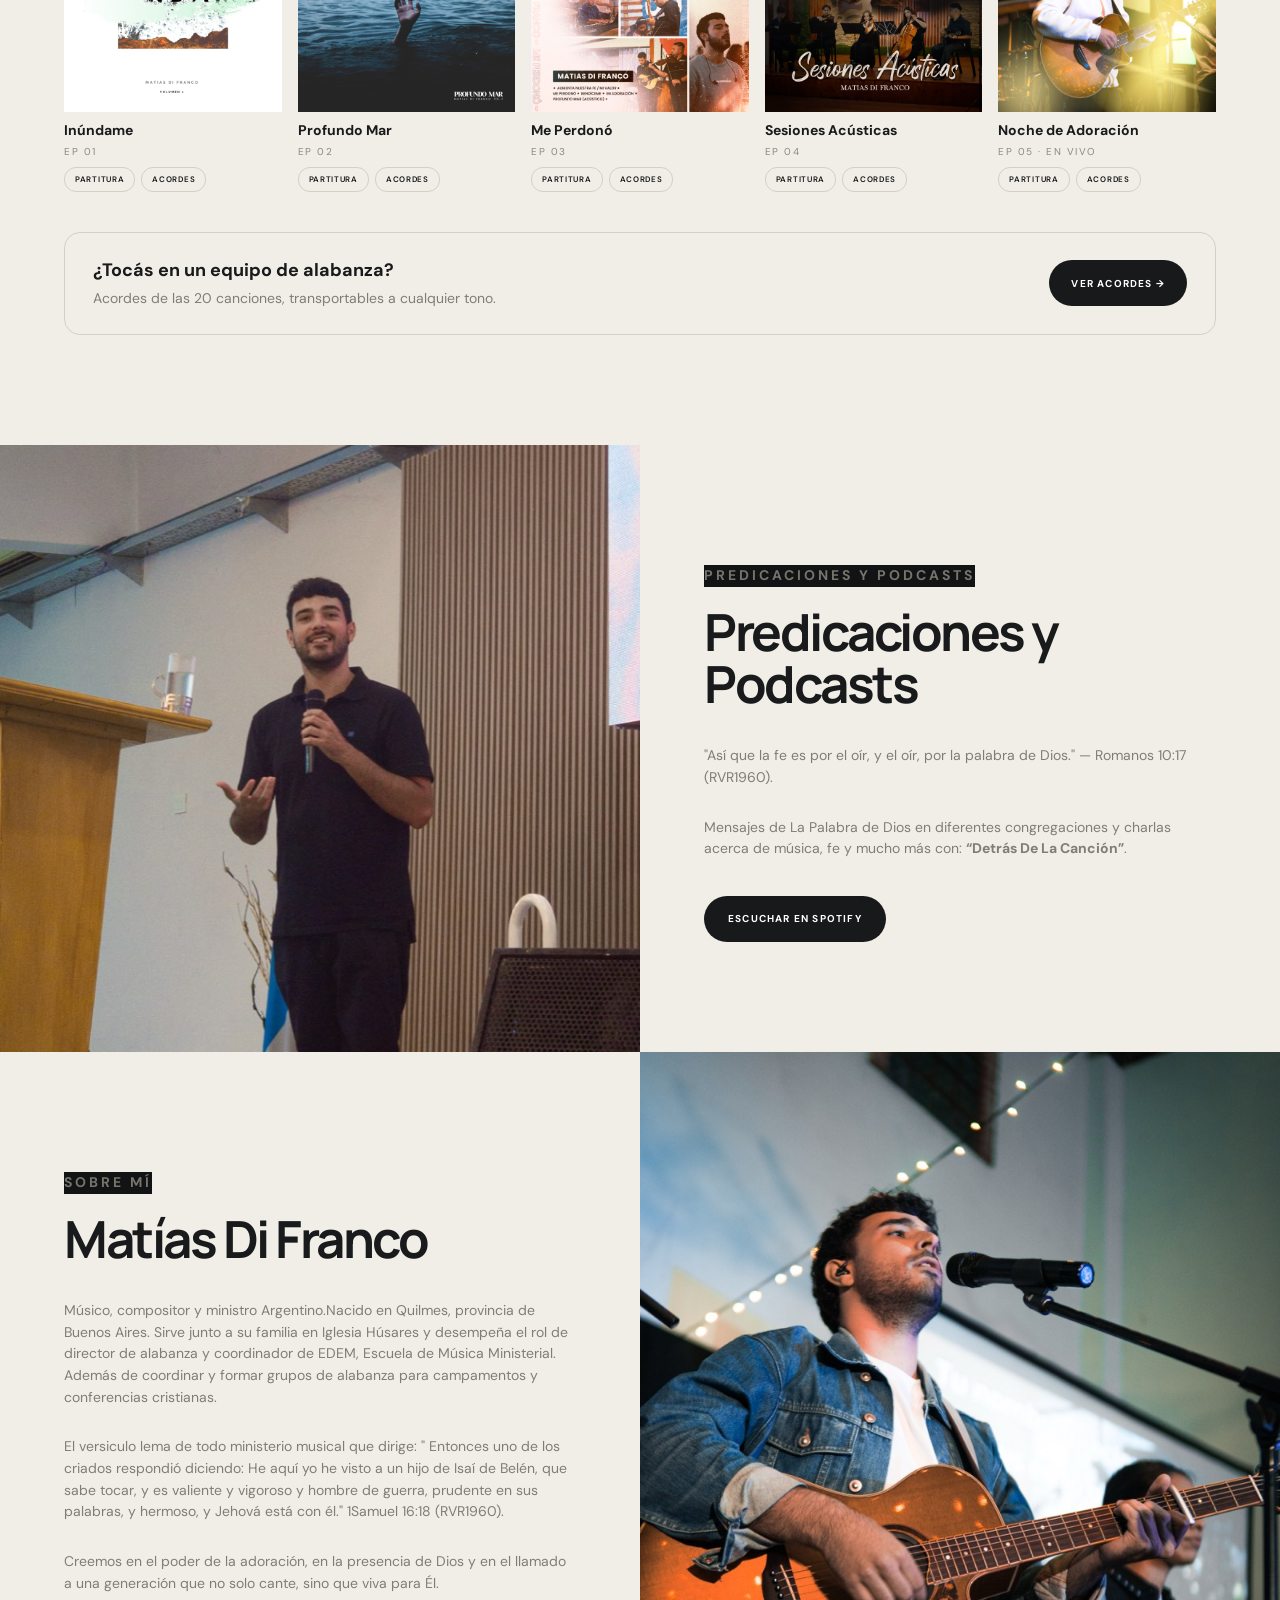
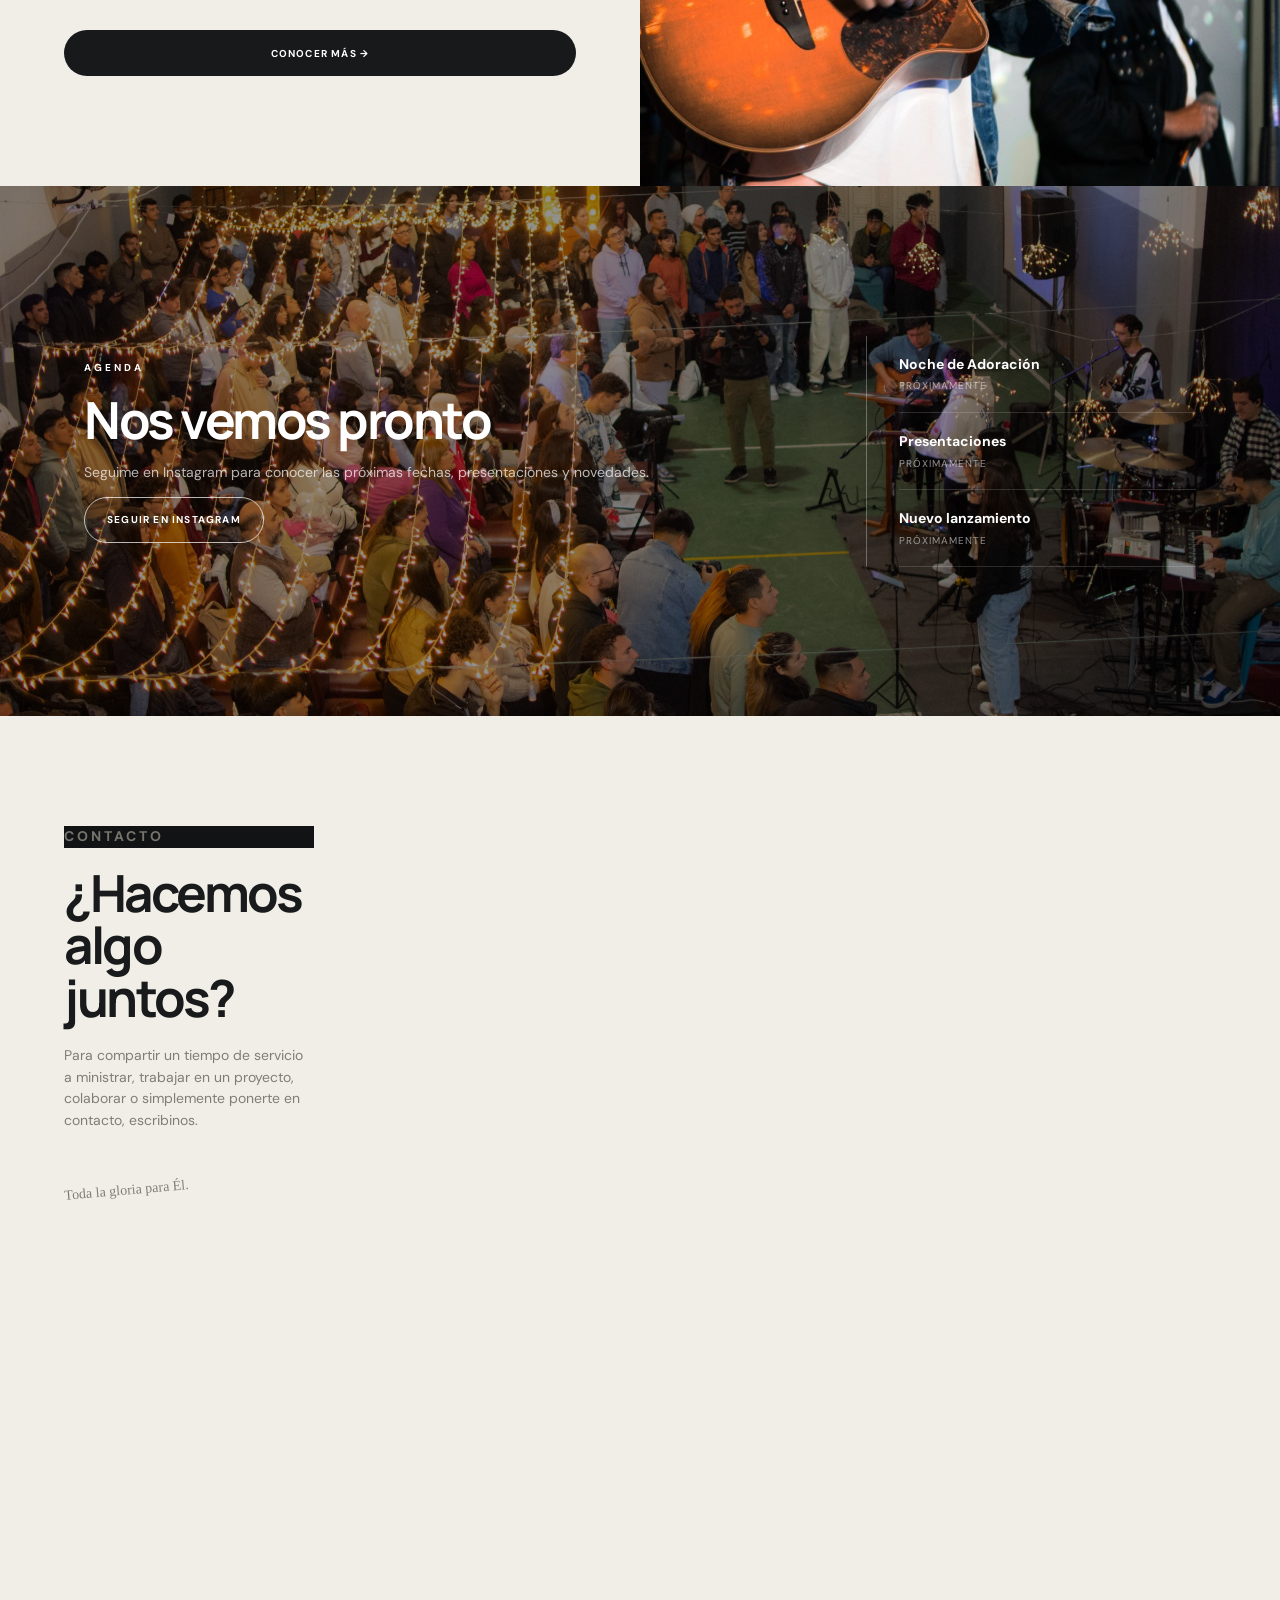
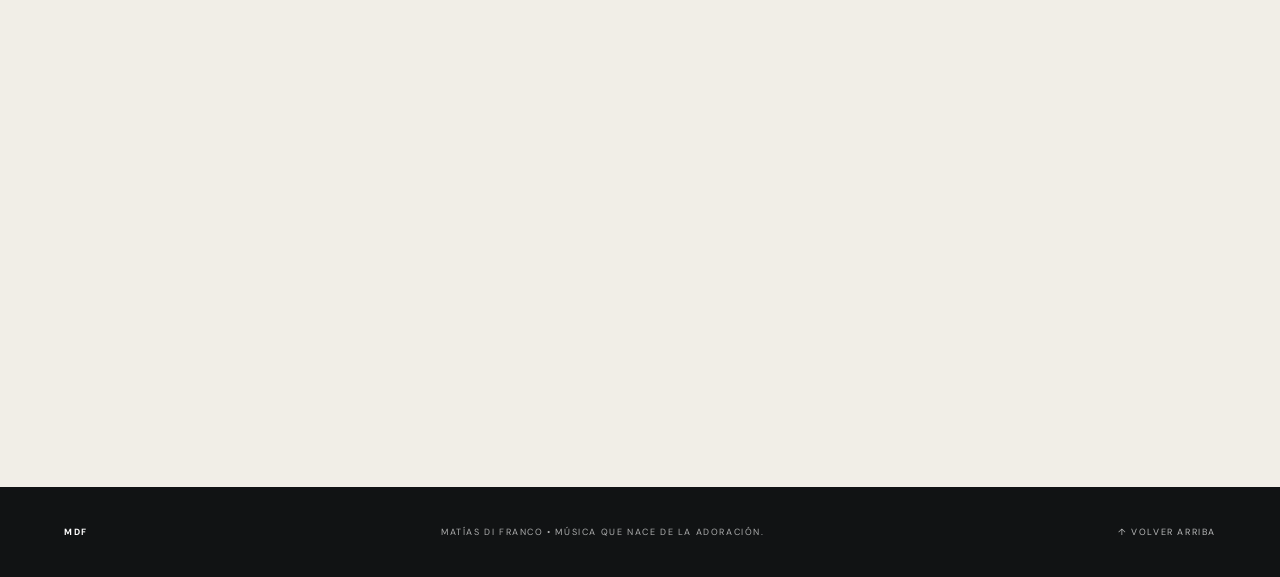
==== commit 3b3a32a0: "Rename chord library to transportar and EP download button to Partitura Co-Authored-By: Claude Opus " ====
--- a/index.html
+++ b/index.html
@@ -64,7 +64,7 @@
     <nav class="nav" id="mainNav">
         <a href="#inicio">Inicio</a>
         <a href="#musica">Música</a>
-        <a href="recursos/recursos.html">Recursos</a>
+        <a href="recursos/transportar.html">Recursos</a>
         <a href="#sobre-mi">Sobre mí</a>
         <a href="#predicaciones">Predicaciones y Podcasts</a>
         <a href="#agenda">Agenda</a>
@@ -442,8 +442,8 @@
                         <p>EP 01</p>
                     </a>
                     <div class="ep-actions">
-                        <a href="https://mega.nz/folder/9BZjmSJa#6VBR_tYP3yBF1EOPrETV8g" target="_blank" rel="noopener noreferrer" class="ep-resource-btn">Descargas</a>
-                        <a href="recursos/recursos.html?ep=01" class="ep-resource-btn">Acordes</a>
+                        <a href="https://mega.nz/folder/9BZjmSJa#6VBR_tYP3yBF1EOPrETV8g" target="_blank" rel="noopener noreferrer" class="ep-resource-btn">Partitura</a>
+                        <a href="recursos/transportar.html?ep=01" class="ep-resource-btn">Acordes</a>
                     </div>
                 </article>
                 <!-- EP 02 -->
@@ -461,8 +461,8 @@
                         <p>EP 02</p>
                     </a>
                     <div class="ep-actions">
-                        <a href="https://mega.nz/folder/sN531BqD#bGGrl6KRdk-oJ6iakSCUxw" target="_blank" rel="noopener noreferrer" class="ep-resource-btn">Descargas</a>
-                        <a href="recursos/recursos.html?ep=02" class="ep-resource-btn">Acordes</a>
+                        <a href="https://mega.nz/folder/sN531BqD#bGGrl6KRdk-oJ6iakSCUxw" target="_blank" rel="noopener noreferrer" class="ep-resource-btn">Partitura</a>
+                        <a href="recursos/transportar.html?ep=02" class="ep-resource-btn">Acordes</a>
                     </div>
                 </article>
                 <!-- EP 03 -->
@@ -480,8 +480,8 @@
                         <p>EP 03</p>
                     </a>
                     <div class="ep-actions">
-                        <a href="https://mega.nz/folder/gcpy1JrK#hq96eytKzggLsXESlakvEg" target="_blank" rel="noopener noreferrer" class="ep-resource-btn">Descargas</a>
-                        <a href="recursos/recursos.html?ep=03" class="ep-resource-btn">Acordes</a>
+                        <a href="https://mega.nz/folder/gcpy1JrK#hq96eytKzggLsXESlakvEg" target="_blank" rel="noopener noreferrer" class="ep-resource-btn">Partitura</a>
+                        <a href="recursos/transportar.html?ep=03" class="ep-resource-btn">Acordes</a>
                     </div>
                 </article>
                 <!-- EP 04 -->
@@ -499,8 +499,8 @@
                         <p>EP 04</p>
                     </a>
                     <div class="ep-actions">
-                        <a href="https://mega.nz/folder/AARGTbhC#iK8eQ9XskPEFEFwSGd80jw" target="_blank" rel="noopener noreferrer" class="ep-resource-btn">Descargas</a>
-                        <a href="recursos/recursos.html?ep=04" class="ep-resource-btn">Acordes</a>
+                        <a href="https://mega.nz/folder/AARGTbhC#iK8eQ9XskPEFEFwSGd80jw" target="_blank" rel="noopener noreferrer" class="ep-resource-btn">Partitura</a>
+                        <a href="recursos/transportar.html?ep=04" class="ep-resource-btn">Acordes</a>
                     </div>
                 </article>
                 <!-- EP 05 -->
@@ -518,8 +518,8 @@
                         <p>EP 05 · En Vivo</p>
                     </a>
                     <div class="ep-actions">
-                        <a href="https://mega.nz/folder/JIoxyZAY#JIQw0gGp6BJ9iaLr7jMdVQ" target="_blank" rel="noopener noreferrer" class="ep-resource-btn">Descargas</a>
-                        <a href="recursos/recursos.html?ep=05" class="ep-resource-btn">Acordes</a>
+                        <a href="https://mega.nz/folder/JIoxyZAY#JIQw0gGp6BJ9iaLr7jMdVQ" target="_blank" rel="noopener noreferrer" class="ep-resource-btn">Partitura</a>
+                        <a href="recursos/transportar.html?ep=05" class="ep-resource-btn">Acordes</a>
                     </div>
                 </article>
             </div>
@@ -529,7 +529,7 @@
                     <h3>¿Tocás en un equipo de alabanza?</h3>
                     <p>Acordes de las 20 canciones, transportables a cualquier tono.</p>
                 </div>
-                <a href="recursos/recursos.html" class="btn btn-dark">Ver acordes →</a>
+                <a href="recursos/transportar.html" class="btn btn-dark">Ver acordes →</a>
             </aside>
         </div>
     </section>
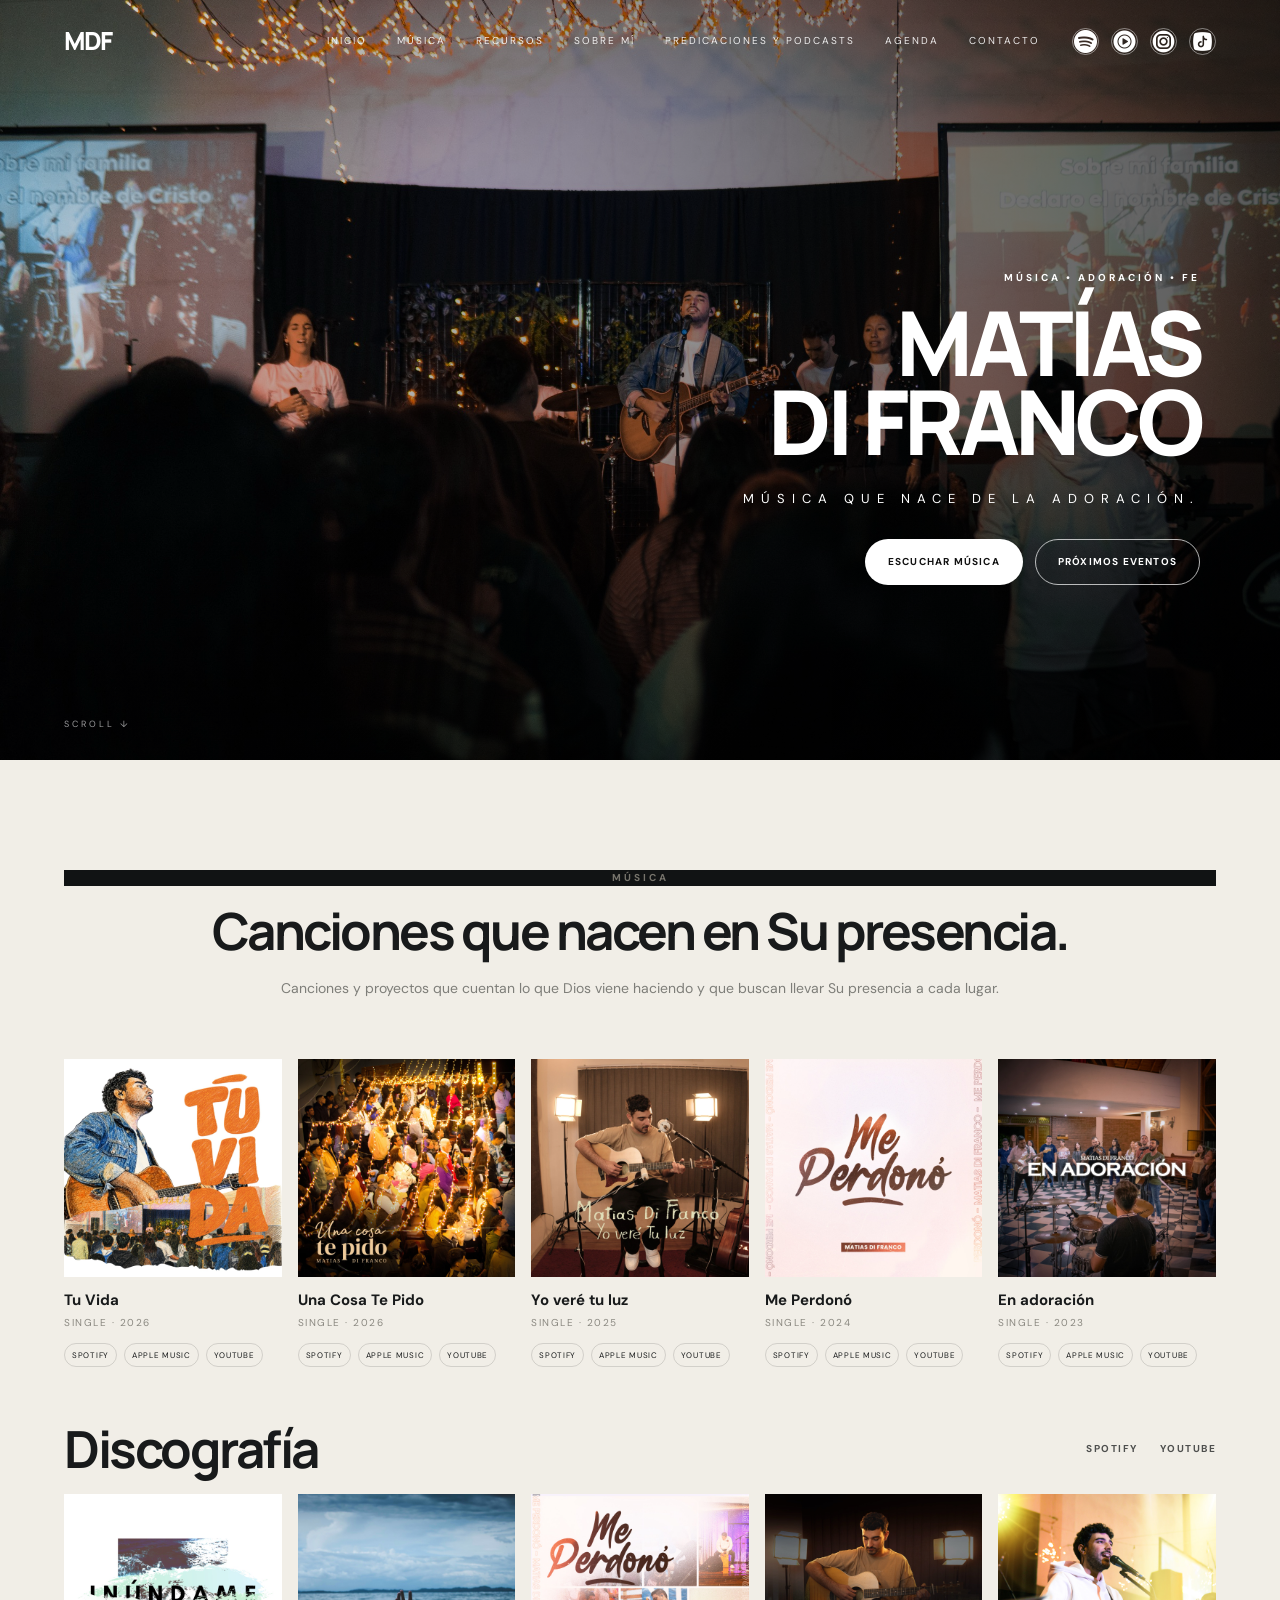
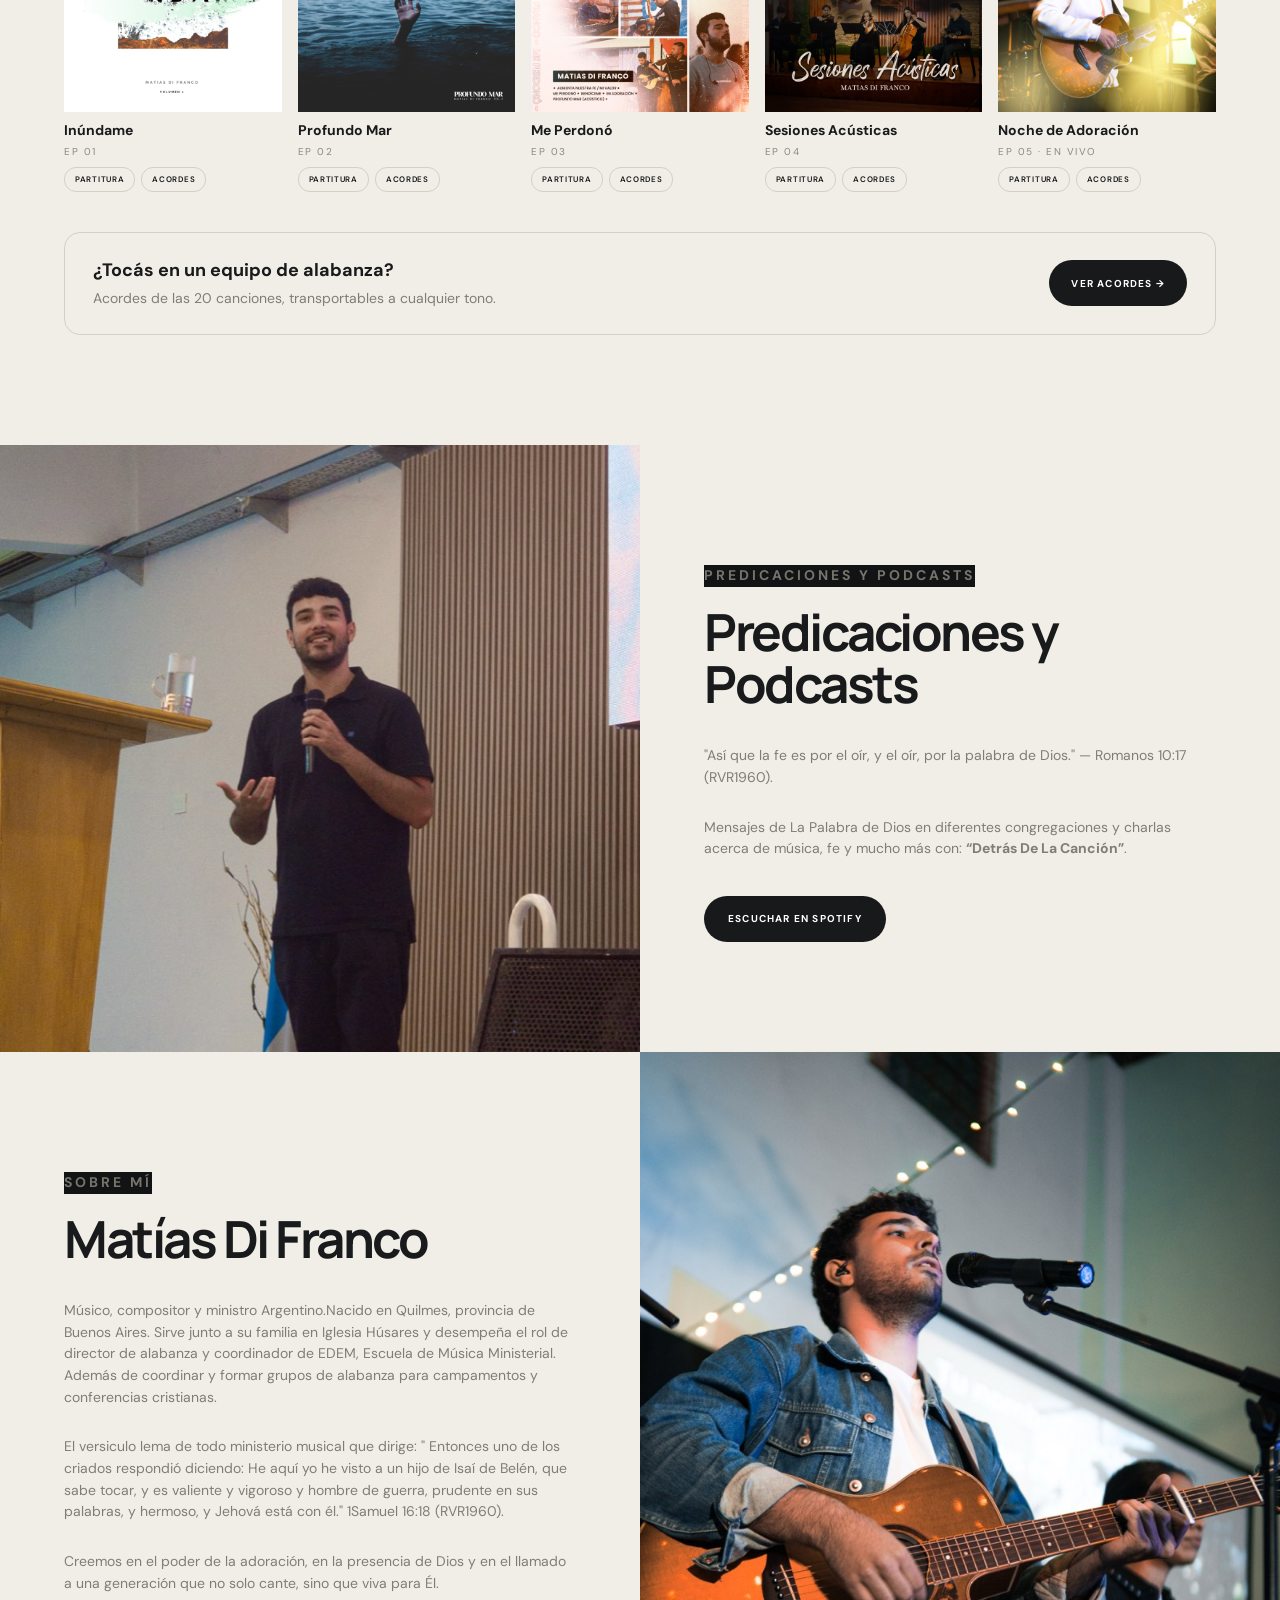
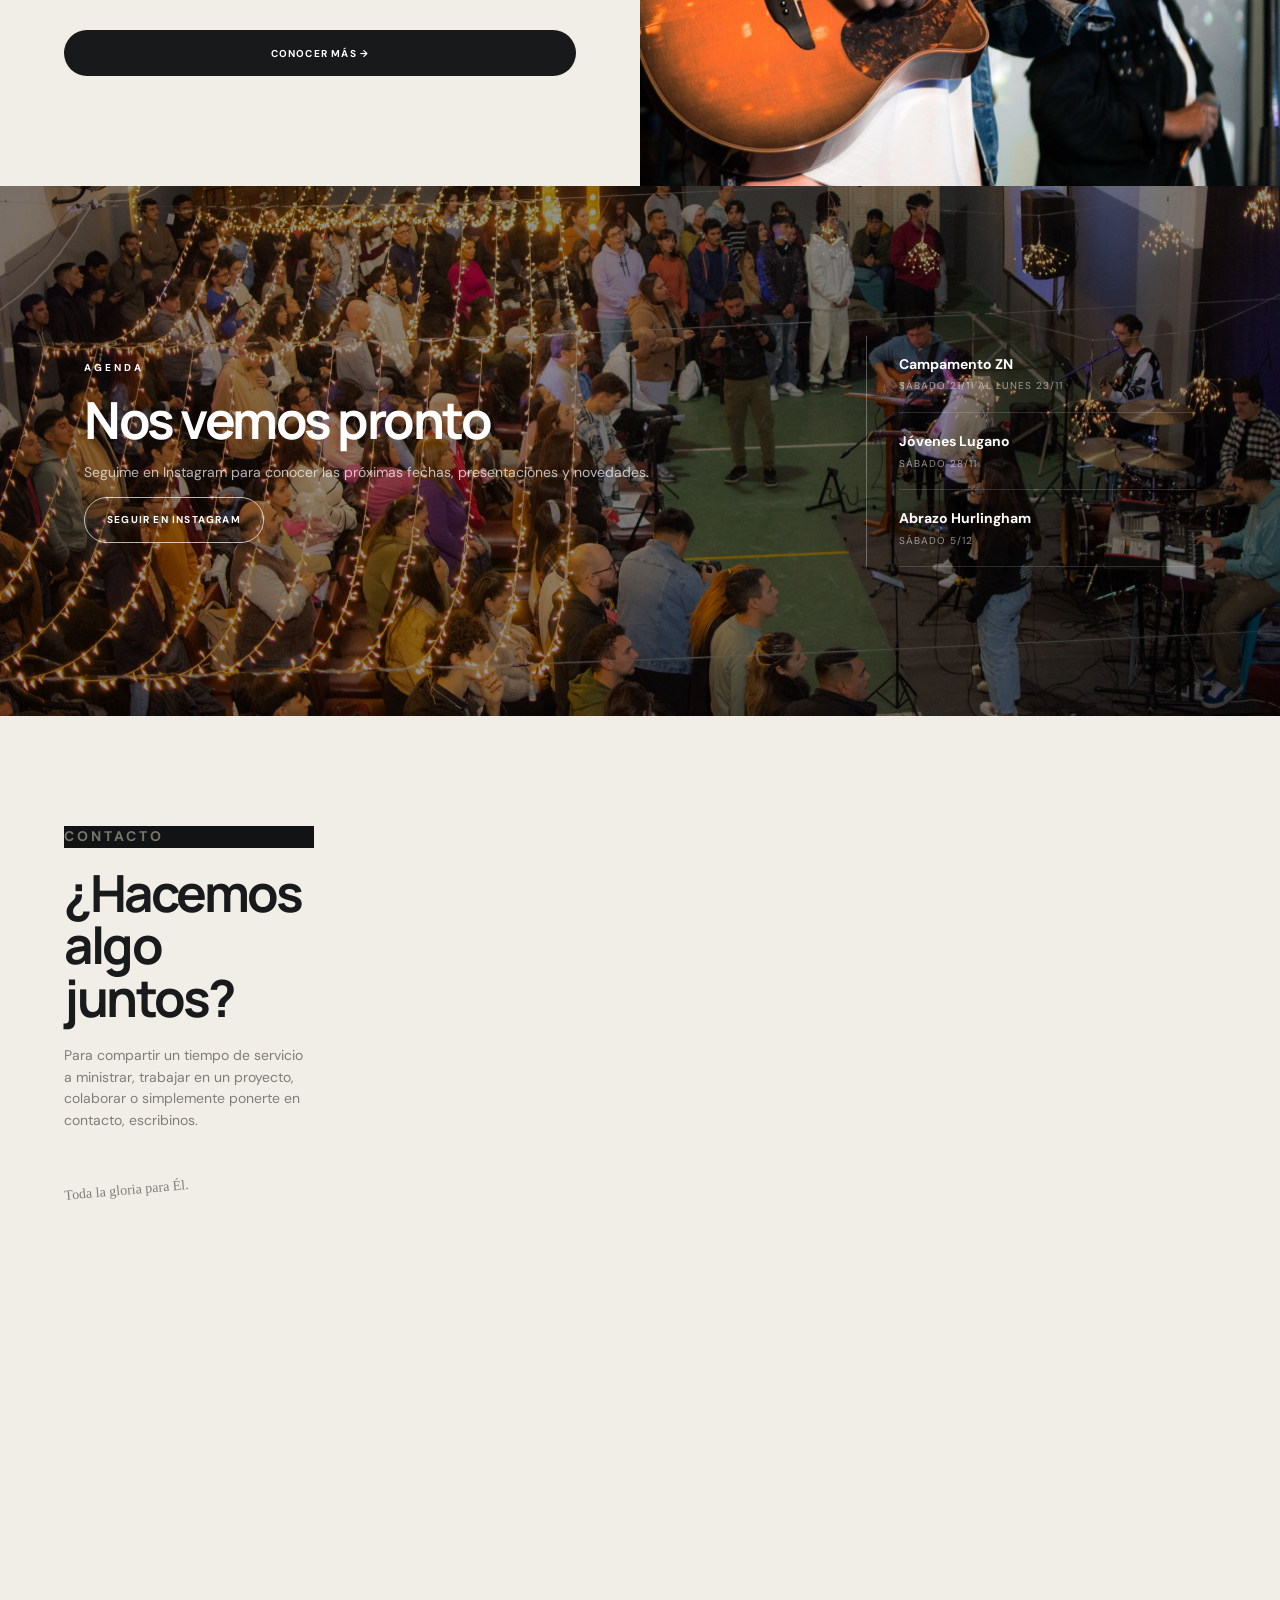
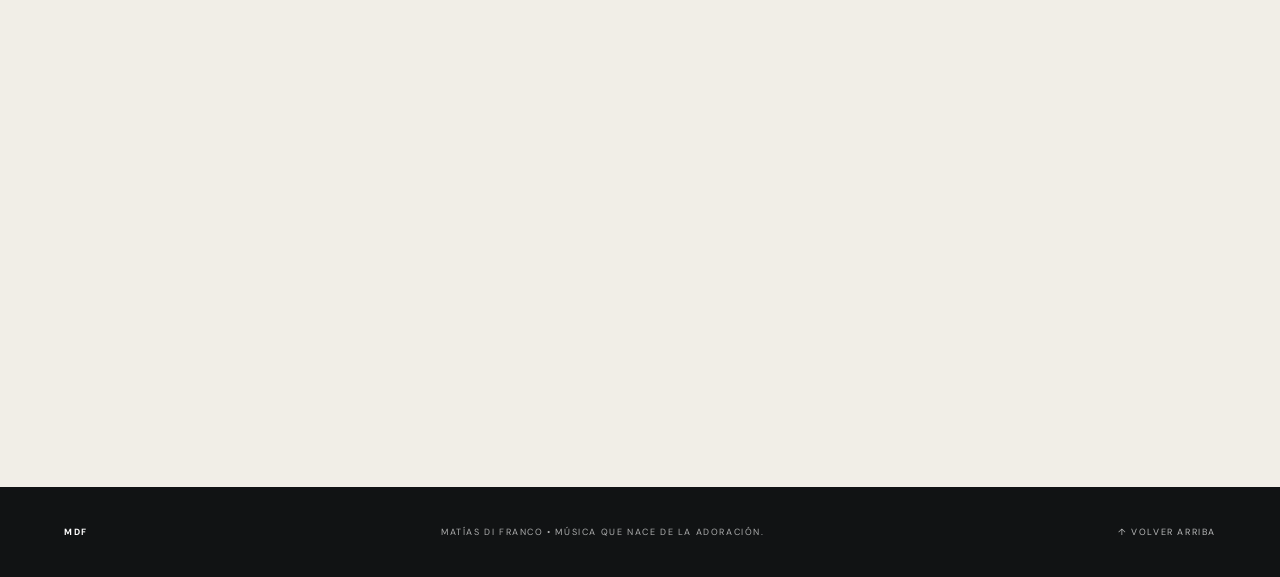
==== commit 979d0731: "Update index.html" ====
--- a/index.html
+++ b/index.html
@@ -643,18 +643,18 @@
 
             <div class="upcoming">
                 <div class="date-item">
-                    <strong>Noche de Adoración</strong>
-                    <span>Próximamente</span>
+                    <strong>Campamento ZN </strong>
+                    <span>Sábado 21/11 al Lunes 23/11</span>
                 </div>
 
                 <div class="date-item">
-                    <strong>Presentaciones</strong>
-                    <span>Próximamente</span>
+                    <strong>Jóvenes Lugano</strong>
+                    <span>Sábado 28/11</span>
                 </div>
 
                 <div class="date-item">
-                    <strong>Nuevo lanzamiento</strong>
-                    <span>Próximamente</span>
+                    <strong>Abrazo Hurlingham</strong>
+                    <span>Sábado 5/12</span>
                 </div>
             </div>
         </div>
